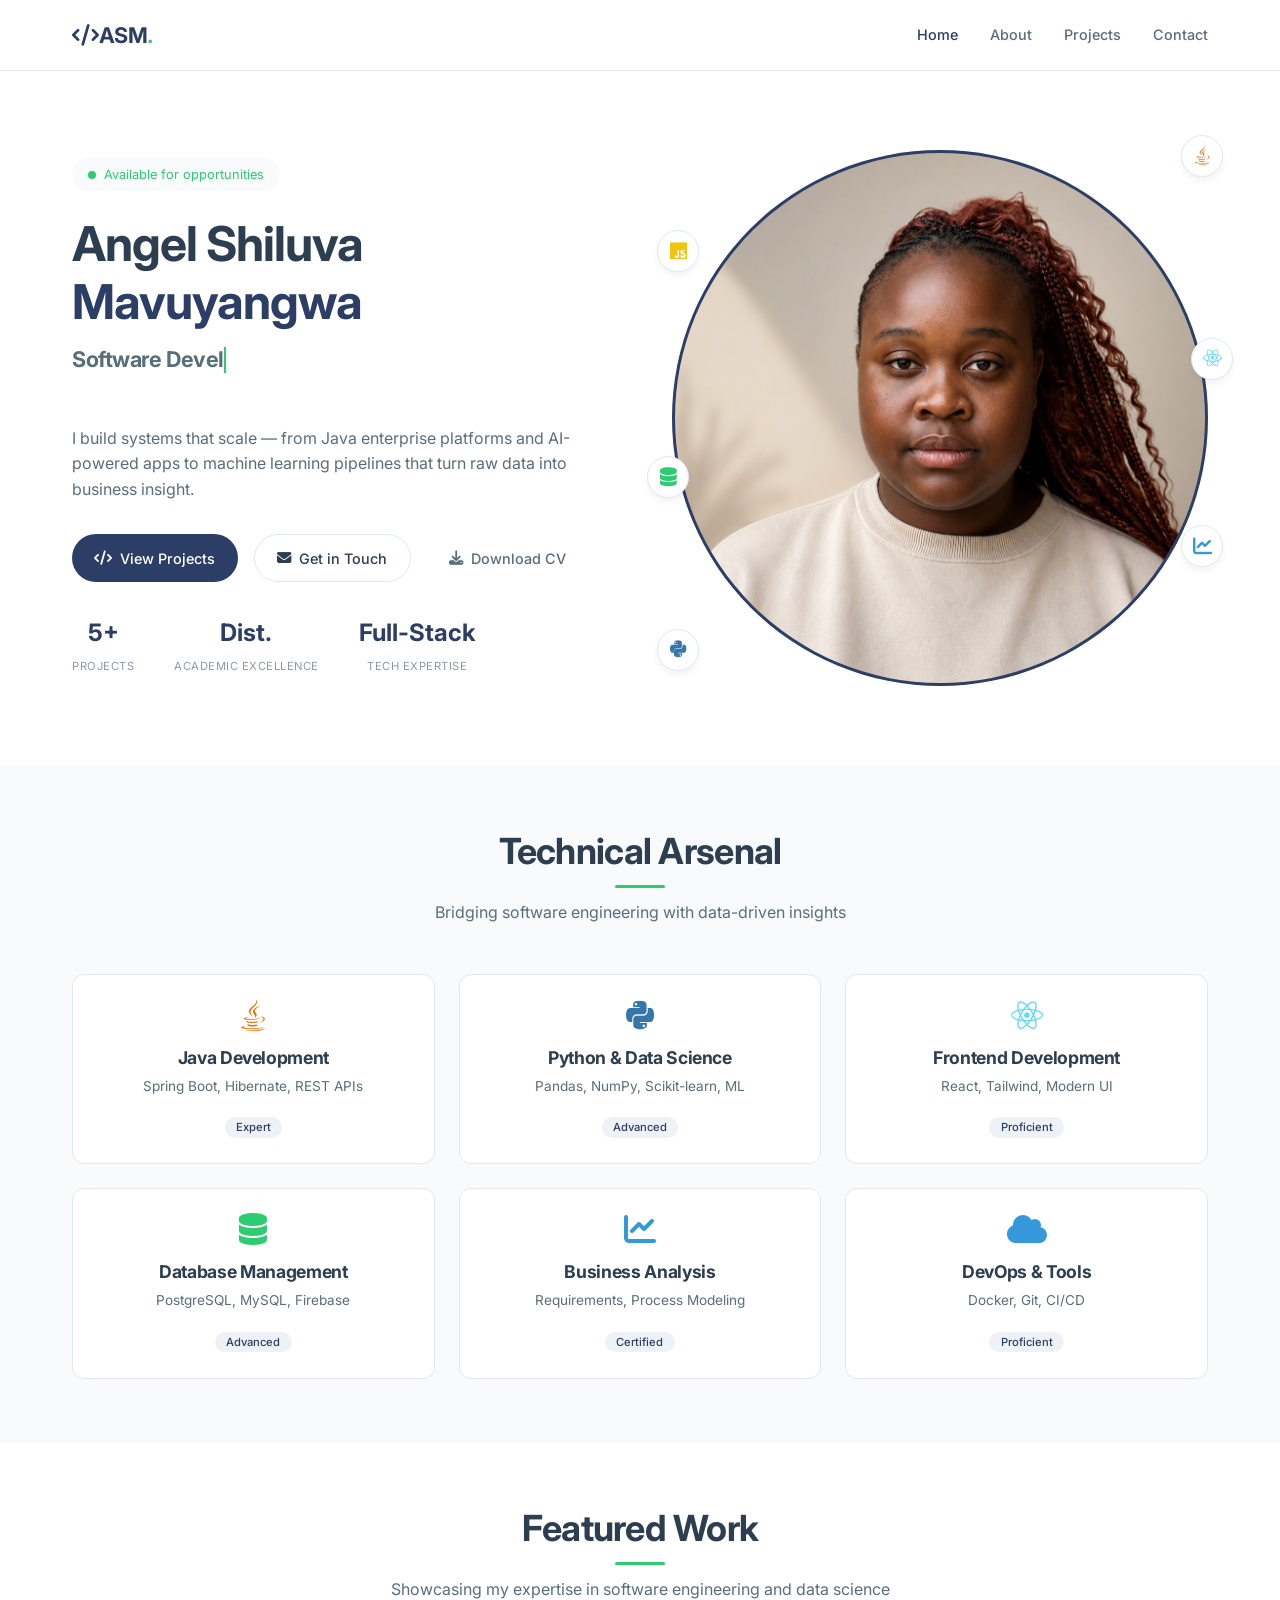
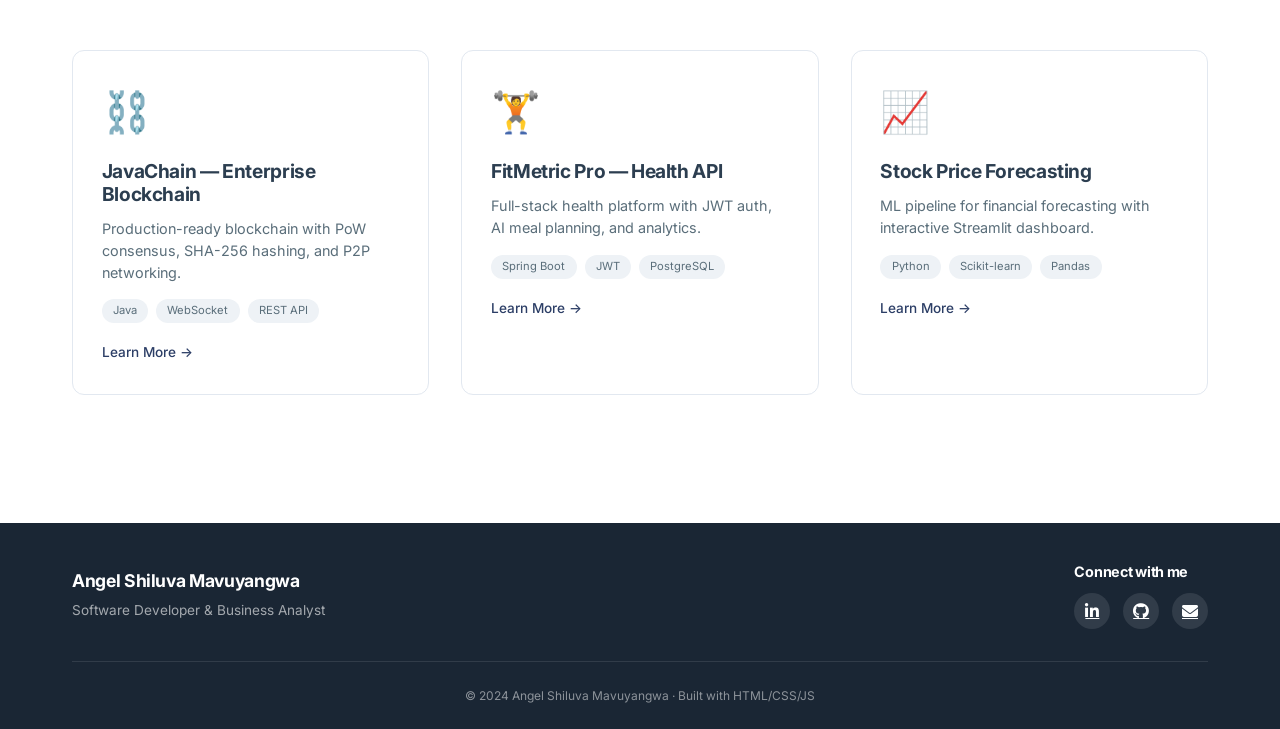
==== index.html @ 9b8389c6 "porfolio website" ====
<!DOCTYPE html>
<html lang="en">
<head>
    <meta charset="UTF-8">
    <meta name="viewport" content="width=device-width, initial-scale=1.0, user-scalable=yes">
    <title>Angel Shiluva Mavuyangwa | Software Developer & Business Analyst</title>
    <meta name="description" content="Angel Shiluva Mavuyangwa is a Software Developer and Business Analyst specializing in Java, Spring Boot, React, Data Science, and ML pipelines.">
    <meta name="robots" content="index,follow">
    <link rel="canonical" href="https://angelportfolio.co.za/">
    <link rel="icon" type="image/x-icon" href="#">
    <link rel="stylesheet" href="css/style.css">
    <link rel="stylesheet" href="https://cdnjs.cloudflare.com/ajax/libs/font-awesome/6.4.0/css/all.min.css">
    <link href="https://fonts.googleapis.com/css2?family=Inter:wght@300;400;500;600;700;800&display=swap" rel="stylesheet">
</head>
<body>
    <nav class="navbar">
        <div class="container">
            <a class="navbar-brand" href="index.html">
                <i class="fas fa-code"></i>ASM<span class="dot">.</span>
            </a>
            <div class="navbar-links">
                <a class="nav-link active" href="index.html">Home</a>
                <a class="nav-link" href="about.html">About</a>
                <a class="nav-link" href="projects.html">Projects</a>
                <a class="nav-link" href="contact.html">Contact</a>
            </div>
            <button class="hamburger" id="hamburger" type="button" aria-label="Open navigation">
                <span></span><span></span><span></span>
            </button>
        </div>
    </nav>

    <section class="hero-section">
        <div class="container">
            <div class="hero-content">
                <div class="hero-text">
                    <div class="availability-badge">
                        <span class="status-dot"></span>
                        Available for opportunities
                    </div>
                    <h1 class="hero-title">Angel Shiluva <span class="gradient-text">Mavuyangwa</span></h1>
                    <div class="typewriter-container">
                        <h2 class="hero-subtitle" id="typewriter">Software Developer</h2>
                    </div>
                    <p class="hero-description">
                        I build systems that scale — from Java enterprise platforms and AI-powered apps to machine learning pipelines that turn raw data into business insight.
                    </p>
                    <div class="hero-buttons">
                        <a href="projects.html" class="btn btn-primary"><i class="fas fa-code"></i>View Projects</a>
                        <a href="contact.html" class="btn btn-outline"><i class="fas fa-envelope"></i>Get in Touch</a>
                        <a href="#" class="btn btn-ghost download-cv-btn"><i class="fas fa-download"></i>Download CV</a>
                    </div>
                    <div class="hero-stats">
                        <div class="stat"><span class="stat-number">5+</span><span class="stat-label">Projects</span></div>
                        <div class="stat"><span class="stat-number">Dist.</span><span class="stat-label">Academic Excellence</span></div>
                        <div class="stat"><span class="stat-number">Full-Stack</span><span class="stat-label">Tech Expertise</span></div>
                    </div>
                </div>
                <div class="hero-image">
                    <div class="profile-img-container">
                        <div class="profile-img">
                            <img src="images/profile.png" alt="Angel Shiluva Mavuyangwa">
                        </div>
                        <div class="floating-elements">
                            <div class="floating-element element-1"><i class="fab fa-java"></i></div>
                            <div class="floating-element element-2"><i class="fab fa-python"></i></div>
                            <div class="floating-element element-3"><i class="fab fa-react"></i></div>
                            <div class="floating-element element-4"><i class="fas fa-database"></i></div>
                            <div class="floating-element element-5"><i class="fas fa-chart-line"></i></div>
                            <div class="floating-element element-6"><i class="fab fa-js"></i></div>
                        </div>
                    </div>
                </div>
            </div>
        </div>
    </section>

    <section class="skills-preview">
        <div class="container">
            <div class="section-header">
                <h2>Technical Arsenal</h2>
                <p>Bridging software engineering with data-driven insights</p>
            </div>
            <div class="skills-grid">
                <div class="skill-preview"><i class="fab fa-java"></i><h3>Java Development</h3><p>Spring Boot, Hibernate, REST APIs</p><span class="skill-tag">Expert</span></div>
                <div class="skill-preview"><i class="fab fa-python"></i><h3>Python & Data Science</h3><p>Pandas, NumPy, Scikit-learn, ML</p><span class="skill-tag">Advanced</span></div>
                <div class="skill-preview"><i class="fab fa-react"></i><h3>Frontend Development</h3><p>React, Tailwind, Modern UI</p><span class="skill-tag">Proficient</span></div>
                <div class="skill-preview"><i class="fas fa-database"></i><h3>Database Management</h3><p>PostgreSQL, MySQL, Firebase</p><span class="skill-tag">Advanced</span></div>
                <div class="skill-preview"><i class="fas fa-chart-line"></i><h3>Business Analysis</h3><p>Requirements, Process Modeling</p><span class="skill-tag">Certified</span></div>
                <div class="skill-preview"><i class="fas fa-cloud"></i><h3>DevOps & Tools</h3><p>Docker, Git, CI/CD</p><span class="skill-tag">Proficient</span></div>
            </div>
        </div>
    </section>

    <section class="featured-projects">
        <div class="container">
            <div class="section-header">
                <h2>Featured Work</h2>
                <p>Showcasing my expertise in software engineering and data science</p>
            </div>
            <div class="featured-grid">
                <div class="featured-card">
                    <div class="featured-icon">⛓️</div>
                    <h3>JavaChain — Enterprise Blockchain</h3>
                    <p>Production-ready blockchain with PoW consensus, SHA-256 hashing, and P2P networking.</p>
                    <div class="tech-tags"><span>Java</span><span>WebSocket</span><span>REST API</span></div>
                    <a href="projects.html" class="featured-link">Learn More →</a>
                </div>
                <div class="featured-card">
                    <div class="featured-icon">🏋️</div>
                    <h3>FitMetric Pro — Health API</h3>
                    <p>Full-stack health platform with JWT auth, AI meal planning, and analytics.</p>
                    <div class="tech-tags"><span>Spring Boot</span><span>JWT</span><span>PostgreSQL</span></div>
                    <a href="projects.html" class="featured-link">Learn More →</a>
                </div>
                <div class="featured-card">
                    <div class="featured-icon">📈</div>
                    <h3>Stock Price Forecasting</h3>
                    <p>ML pipeline for financial forecasting with interactive Streamlit dashboard.</p>
                    <div class="tech-tags"><span>Python</span><span>Scikit-learn</span><span>Pandas</span></div>
                    <a href="projects.html" class="featured-link">Learn More →</a>
                </div>
            </div>
        </div>
    </section>

    <!-- CV Selection Modal -->
    <div id="cvModal" class="cv-modal">
        <div class="cv-modal-content">
            <div class="cv-modal-header">
                <h3><i class="fas fa-download"></i> Select Your CV</h3>
                <button class="cv-modal-close" id="closeModalBtn">&times;</button>
            </div>
            <div class="cv-modal-body">
                <p>Choose the CV that matches the role you're interested in:</p>
                <div class="cv-options">
                    <button class="cv-option-btn" data-cv="business-analyst">
                        <i class="fas fa-chart-line"></i>
                        <div class="cv-option-content">
                            <h4>Business Analyst CV</h4>
                            <p>Requirements gathering, process modeling, stakeholder management, Agile methodologies</p>
                            <span class="cv-badge">📋 Recommended for BA roles</span>
                        </div>
                        <i class="fas fa-chevron-right"></i>
                    </button>
                    <button class="cv-option-btn" data-cv="software-dev">
                        <i class="fas fa-code"></i>
                        <div class="cv-option-content">
                            <h4>Software Developer CV</h4>
                            <p>Java, Spring Boot, React, REST APIs, Full-stack development, OOP</p>
                            <span class="cv-badge">💻 Recommended for Dev roles</span>
                        </div>
                        <i class="fas fa-chevron-right"></i>
                    </button>
                    <button class="cv-option-btn" data-cv="data-science">
                        <i class="fas fa-robot"></i>
                        <div class="cv-option-content">
                            <h4>Data Science CV</h4>
                            <p>Python, Machine Learning, Pandas, Scikit-learn, Data visualization, Analytics</p>
                            <span class="cv-badge">📊 Recommended for DS roles</span>
                        </div>
                        <i class="fas fa-chevron-right"></i>
                    </button>
                </div>
            </div>
        </div>
    </div>

    <footer>
        <div class="container">
            <div class="footer-content">
                <div class="footer-info">
                    <h3>Angel Shiluva Mavuyangwa</h3>
                    <p>Software Developer & Business Analyst</p>
                </div>
                <div class="footer-social">
                    <h3>Connect with me</h3>
                    <div class="social-icons">
                        <a href="https://www.linkedin.com/in/angel-shiluva-mavuyangwa/" target="_blank" class="social-icon"><i class="fab fa-linkedin-in"></i></a>
                        <a href="https://github.com/Mavuyangwa-Angel" target="_blank" class="social-icon"><i class="fab fa-github"></i></a>
                        <a href="mailto:angel.shiluva@email.com" class="social-icon"><i class="fas fa-envelope"></i></a>
                    </div>
                </div>
            </div>
            <div class="footer-bottom">
                <p>&copy; 2024 Angel Shiluva Mavuyangwa · Built with HTML/CSS/JS</p>
            </div>
        </div>
    </footer>

    <script src="js/script.js"></script>
</body>
</html>
---- css/style.css ----
/* ========================================
   CSS VARIABLES - CLEAN MODERN PROFESSIONAL
   Slate Blue + Emerald Green
   ======================================== */
:root {
    /* Primary - Slate Blue (Trustworthy, Calm, Professional) */
    --primary: #2c3e66;
    --primary-dark: #1e2a4a;
    --primary-light: #4a6a8a;
    --primary-glow: rgba(44, 62, 102, 0.1);
    
    /* Secondary - Emerald Green (Growth, Fresh, Success) */
    --secondary: #2ecc71;
    --secondary-dark: #27ae60;
    --secondary-light: #54d98c;
    --secondary-glow: rgba(46, 204, 113, 0.15);
    
    /* Accent - Soft Blue */
    --accent: #3498db;
    --accent-dark: #2980b9;
    --accent-light: #5dade2;
    
    /* Gradients - Clean & Modern */
    --gradient-primary: linear-gradient(135deg, #2c3e66, #34495e);
    --gradient-secondary: linear-gradient(135deg, #2ecc71, #27ae60);
    --gradient-accent: linear-gradient(135deg, #3498db, #2980b9);
    
    /* Text Colors */
    --text-primary: #2c3e50;
    --text-secondary: #5a6e7a;
    --text-muted: #8a9aaa;
    --text-light: #ffffff;
    
    /* Background Colors */
    --bg-primary: #ffffff;
    --bg-secondary: #f8fafc;
    --bg-tertiary: #eef2f6;
    --card-bg: #ffffff;
    --card-bg-rgb: 255, 255, 255;
    --footer-bg: #1a2634;
    --border-color: #e2e8f0;
    --border-light: #eef2f6;
    
    /* Shadows */
    --shadow-sm: 0 1px 2px rgba(0, 0, 0, 0.03);
    --shadow-md: 0 4px 6px rgba(0, 0, 0, 0.05);
    --shadow-lg: 0 10px 20px rgba(0, 0, 0, 0.08);
    --shadow-xl: 0 20px 30px rgba(0, 0, 0, 0.1);
    --shadow-primary: 0 10px 25px rgba(44, 62, 102, 0.12);
    --shadow-secondary: 0 10px 25px rgba(46, 204, 113, 0.15);
    
    /* Border Radius */
    --radius-sm: 0.375rem;
    --radius: 0.5rem;
    --radius-lg: 0.75rem;
    --radius-xl: 1rem;
    --radius-2xl: 1.25rem;
    --radius-full: 9999px;
    
    --navbar-height: 70px;
}

/* Dark Mode - Sleek Dark Theme */
@media (prefers-color-scheme: dark) {
    :root {
        --primary: #4a7c9c;
        --primary-dark: #3a6080;
        --primary-light: #6a9cb8;
        
        --secondary: #2ecc71;
        --secondary-dark: #27ae60;
        --secondary-light: #54d98c;
        
        --text-primary: #f1f5f9;
        --text-secondary: #cbd5e1;
        --text-muted: #94a3b8;
        
        --bg-primary: #0f172a;
        --bg-secondary: #1e293b;
        --bg-tertiary: #334155;
        --card-bg: #1e293b;
        --card-bg-rgb: 30, 41, 59;
        --footer-bg: #0f172a;
        --border-color: #334155;
        --border-light: #1e293b;
    }
}

/* ========================================
   BASE STYLES
   ======================================== */
* {
    margin: 0;
    padding: 0;
    box-sizing: border-box;
}

html {
    scroll-behavior: smooth;
}

body {
    font-family: 'Inter', -apple-system, BlinkMacSystemFont, sans-serif;
    background-color: var(--bg-primary);
    color: var(--text-primary);
    line-height: 1.6;
    padding-top: var(--navbar-height);
}

.container {
    max-width: 1200px;
    margin: 0 auto;
    padding: 0 2rem;
}

/* ========================================
   TYPOGRAPHY
   ======================================== */
h1, h2, h3, h4 {
    font-weight: 700;
    line-height: 1.2;
    letter-spacing: -0.02em;
}

.gradient-text {
    color: var(--primary);
}

.section-header {
    text-align: center;
    margin-bottom: 3rem;
}

.section-header h2 {
    font-size: 2.25rem;
    margin-bottom: 0.75rem;
    color: var(--text-primary);
}

.section-header h2::after {
    content: '';
    display: block;
    width: 50px;
    height: 3px;
    background: var(--secondary);
    margin: 0.75rem auto 0;
    border-radius: var(--radius-full);
}

.section-header p {
    color: var(--text-secondary);
    max-width: 600px;
    margin: 0 auto;
    font-size: 1rem;
}

/* ========================================
   NAVBAR - MINIMAL
   ======================================== */
.navbar {
    position: fixed;
    top: 0;
    left: 0;
    right: 0;
    background: rgba(var(--card-bg-rgb), 0.98);
    backdrop-filter: blur(10px);
    border-bottom: 1px solid var(--border-color);
    z-index: 1000;
    min-height: var(--navbar-height);
}

.navbar .container {
    display: flex;
    justify-content: space-between;
    align-items: center;
    min-height: var(--navbar-height);
}

.navbar-brand {
    font-size: 1.35rem;
    font-weight: 700;
    color: var(--primary);
    text-decoration: none;
    letter-spacing: -0.02em;
}

.navbar-brand .dot {
    color: var(--secondary);
}

.navbar-links {
    display: flex;
    gap: 2rem;
}

.nav-link {
    color: var(--text-secondary);
    text-decoration: none;
    font-weight: 500;
    font-size: 0.9rem;
    transition: color 0.2s ease;
}

.nav-link:hover,
.nav-link.active {
    color: var(--primary);
}

.hamburger {
    display: none;
    flex-direction: column;
    background: transparent;
    border: none;
    cursor: pointer;
    padding: 0.5rem;
}

.hamburger span {
    width: 22px;
    height: 2px;
    background: var(--text-primary);
    margin: 2.5px 0;
    transition: 0.2s;
    border-radius: 2px;
}

/* ========================================
   BUTTONS - CLEAN
   ======================================== */
.btn {
    display: inline-flex;
    align-items: center;
    gap: 0.5rem;
    padding: 0.7rem 1.4rem;
    border-radius: var(--radius-full);
    font-weight: 500;
    font-size: 0.9rem;
    text-decoration: none;
    transition: all 0.2s ease;
    cursor: pointer;
    border: none;
}

.btn-primary {
    background: var(--primary);
    color: white;
}

.btn-primary:hover {
    background: var(--primary-dark);
    transform: translateY(-1px);
}

.btn-outline {
    border: 1px solid var(--border-color);
    color: var(--text-primary);
    background: transparent;
}

.btn-outline:hover {
    border-color: var(--primary);
    color: var(--primary);
}

.btn-ghost {
    color: var(--text-secondary);
    background: transparent;
}

.btn-ghost:hover {
    color: var(--primary);
}

/* ========================================
   HERO SECTION - CLEAN
   ======================================== */
.hero-section {
    padding: 5rem 0;
}

.hero-content {
    display: grid;
    grid-template-columns: 1fr 1fr;
    gap: 4rem;
    align-items: center;
}

.availability-badge {
    display: inline-flex;
    align-items: center;
    gap: 0.5rem;
    background: var(--bg-secondary);
    padding: 0.4rem 1rem;
    border-radius: var(--radius-full);
    font-size: 0.8rem;
    color: var(--secondary);
    margin-bottom: 1.5rem;
    width: fit-content;
}

.status-dot {
    width: 8px;
    height: 8px;
    background: var(--secondary);
    border-radius: 50%;
    animation: pulse 2s infinite;
}

@keyframes pulse {
    0%, 100% { opacity: 1; }
    50% { opacity: 0.5; }
}

.hero-title {
    font-size: 3rem;
    margin-bottom: 1rem;
    color: var(--text-primary);
    line-height: 1.2;
}

.typewriter-container {
    height: 55px;
    margin-bottom: 1.5rem;
}

.hero-subtitle {
    font-size: 1.35rem;
    color: var(--text-secondary);
    border-right: 2px solid var(--secondary);
    display: inline-block;
    white-space: nowrap;
    overflow: hidden;
    animation: blink 0.75s step-end infinite;
}

@keyframes blink {
    from, to { border-color: transparent; }
    50% { border-color: var(--secondary); }
}

.hero-description {
    color: var(--text-secondary);
    margin-bottom: 2rem;
    font-size: 1rem;
    max-width: 500px;
    line-height: 1.6;
}

.hero-buttons {
    display: flex;
    gap: 1rem;
    margin-bottom: 2rem;
    flex-wrap: wrap;
}

.hero-stats {
    display: flex;
    gap: 2.5rem;
}

.stat {
    text-align: center;
}

.stat-number {
    display: block;
    font-size: 1.5rem;
    font-weight: 700;
    color: var(--primary);
}

.stat-label {
    font-size: 0.7rem;
    color: var(--text-muted);
    text-transform: uppercase;
    letter-spacing: 0.5px;
}

/* Profile Image */
.profile-img-container {
    position: relative;
}

.profile-img {
    width: 100%;
    aspect-ratio: 1;
    border-radius: 50%;
    overflow: hidden;
    background: var(--primary);
    padding: 3px;
}

.profile-img img {
    width: 100%;
    height: 100%;
    object-fit: cover;
    border-radius: 50%;
}

.floating-elements {
    position: absolute;
    inset: 0;
    pointer-events: none;
}

.floating-element {
    position: absolute;
    width: 42px;
    height: 42px;
    background: var(--card-bg);
    border-radius: 50%;
    display: flex;
    align-items: center;
    justify-content: center;
    font-size: 1.2rem;
    box-shadow: var(--shadow-md);
    border: 1px solid var(--border-color);
    animation: float 4s ease-in-out infinite;
}

.floating-element .fa-java { color: #e76f00; }
.floating-element .fa-python { color: #3776ab; }
.floating-element .fa-react { color: #61dafb; }
.floating-element .fa-database { color: #2ecc71; }
.floating-element .fa-chart-line { color: #3498db; }
.floating-element .fa-js { color: #f1c40f; }

@keyframes float {
    0%, 100% { transform: translateY(0); }
    50% { transform: translateY(-8px); }
}

.element-1 { top: -15px; right: -15px; animation-delay: 0s; }
.element-2 { bottom: 15px; left: -15px; animation-delay: 0.5s; }
.element-3 { top: 35%; right: -25px; animation-delay: 1s; }
.element-4 { bottom: 35%; left: -25px; animation-delay: 1.5s; }
.element-5 { top: 70%; right: -15px; animation-delay: 2s; }
.element-6 { top: 15%; left: -15px; animation-delay: 2.5s; }

/* ========================================
   SKILLS PREVIEW - CLEAN
   ======================================== */
.skills-preview {
    padding: 4rem 0;
    background: var(--bg-secondary);
}

.skills-grid {
    display: grid;
    grid-template-columns: repeat(auto-fit, minmax(280px, 1fr));
    gap: 1.5rem;
}

.skill-preview {
    background: var(--card-bg);
    padding: 1.5rem;
    border-radius: var(--radius-lg);
    text-align: center;
    transition: all 0.2s ease;
    border: 1px solid var(--border-color);
}

.skill-preview:hover {
    transform: translateY(-2px);
    box-shadow: var(--shadow-md);
    border-color: var(--primary-light);
}

.skill-preview i {
    font-size: 2rem;
    margin-bottom: 1rem;
}

.skill-preview .fa-java { color: #e76f00; }
.skill-preview .fa-python { color: #3776ab; }
.skill-preview .fa-react { color: #61dafb; }
.skill-preview .fa-database { color: #2ecc71; }
.skill-preview .fa-chart-line { color: #3498db; }
.skill-preview .fa-cloud { color: #3498db; }

.skill-preview h3 {
    font-size: 1.1rem;
    margin-bottom: 0.5rem;
}

.skill-preview p {
    color: var(--text-secondary);
    font-size: 0.85rem;
    margin-bottom: 1rem;
}

.skill-tag {
    background: var(--bg-tertiary);
    padding: 0.2rem 0.7rem;
    border-radius: var(--radius-full);
    font-size: 0.7rem;
    font-weight: 500;
    color: var(--primary);
}

/* ========================================
   FEATURED PROJECTS
   ======================================== */
.featured-projects {
    padding: 4rem 0;
}

.featured-grid {
    display: grid;
    grid-template-columns: repeat(auto-fit, minmax(320px, 1fr));
    gap: 2rem;
}

.featured-card {
    background: var(--card-bg);
    padding: 1.8rem;
    border-radius: var(--radius-lg);
    border: 1px solid var(--border-color);
    transition: all 0.2s ease;
}

.featured-card:hover {
    transform: translateY(-2px);
    box-shadow: var(--shadow-md);
    border-color: var(--primary-light);
}

.featured-icon {
    font-size: 2.5rem;
    margin-bottom: 1rem;
}

.featured-card h3 {
    font-size: 1.2rem;
    margin-bottom: 0.75rem;
}

.featured-card p {
    color: var(--text-secondary);
    margin-bottom: 1rem;
    font-size: 0.9rem;
    line-height: 1.5;
}

.tech-tags {
    display: flex;
    flex-wrap: wrap;
    gap: 0.5rem;
    margin-bottom: 1rem;
}

.tech-tags span {
    background: var(--bg-tertiary);
    padding: 0.2rem 0.7rem;
    border-radius: var(--radius-full);
    font-size: 0.7rem;
    color: var(--text-secondary);
}

.featured-link {
    color: var(--primary);
    text-decoration: none;
    font-weight: 500;
    font-size: 0.85rem;
    display: inline-flex;
    align-items: center;
    gap: 0.25rem;
}

.featured-link:hover {
    gap: 0.5rem;
    color: var(--secondary);
}

/* ========================================
   PAGE HERO
   ======================================== */
.page-hero {
    background: var(--primary);
    padding: 3rem 0;
    text-align: center;
    color: white;
}

.page-hero .hero-title {
    color: white;
    margin-bottom: 0.5rem;
    font-size: 2rem;
}

.page-hero .hero-subtitle {
    color: rgba(255, 255, 255, 0.9);
    font-size: 1rem;
}

/* ========================================
   ABOUT PAGE
   ======================================== */
.about-content {
    display: grid;
    grid-template-columns: 1fr 1.5fr;
    gap: 3rem;
    padding: 4rem 0;
}

.about-text p {
    color: var(--text-secondary);
    margin-bottom: 1rem;
    line-height: 1.6;
}

.resume-highlights {
    display: grid;
    grid-template-columns: repeat(3, 1fr);
    gap: 1rem;
    margin: 2rem 0;
}

.highlight-card {
    background: var(--bg-secondary);
    padding: 1rem;
    border-radius: var(--radius);
    text-align: center;
}

.highlight-icon i {
    font-size: 1.3rem;
    color: var(--primary);
    margin-bottom: 0.5rem;
}

.highlight-card h3 {
    font-size: 0.85rem;
    margin-bottom: 0.25rem;
}

.highlight-card p {
    font-size: 0.7rem;
    margin: 0;
}

/* Education Section */
.education-section {
    padding: 4rem 0;
    background: var(--bg-secondary);
}

.education-card {
    background: var(--card-bg);
    border-radius: var(--radius-lg);
    padding: 2rem;
    border: 1px solid var(--border-color);
}

.edu-header {
    display: flex;
    justify-content: space-between;
    align-items: flex-start;
    margin-bottom: 1.5rem;
    flex-wrap: wrap;
    gap: 1rem;
}

.edu-year {
    color: var(--secondary);
    font-size: 0.8rem;
    font-weight: 600;
    margin-bottom: 0.25rem;
}

.edu-institution {
    color: var(--text-secondary);
    font-size: 0.85rem;
}

.edu-status {
    background: rgba(46, 204, 113, 0.1);
    padding: 0.2rem 1rem;
    border-radius: var(--radius-full);
    font-size: 0.7rem;
    font-weight: 500;
    color: var(--secondary);
}

.edu-highlights {
    display: grid;
    grid-template-columns: repeat(auto-fit, minmax(260px, 1fr));
    gap: 0.75rem;
}

.highlight-item {
    display: flex;
    align-items: center;
    gap: 0.5rem;
    font-size: 0.85rem;
    color: var(--text-secondary);
}

.highlight-bullet {
    color: var(--secondary);
}

/* Skills Detailed */
.skills-detailed {
    padding: 4rem 0;
}

.skills-dashboard {
    max-width: 800px;
    margin: 0 auto;
}

.skill-group {
    background: var(--card-bg);
    border-radius: var(--radius);
    padding: 1.5rem;
    margin-bottom: 1.5rem;
    border: 1px solid var(--border-color);
}

.skill-group h4 {
    margin-bottom: 1rem;
    display: flex;
    align-items: center;
    gap: 0.5rem;
    font-size: 1rem;
    color: var(--primary);
}

.skill-bar-item {
    margin-bottom: 1rem;
}

.skill-info {
    display: flex;
    justify-content: space-between;
    font-size: 0.85rem;
    margin-bottom: 0.25rem;
}

.progress-bar {
    background: var(--bg-tertiary);
    height: 4px;
    border-radius: var(--radius-full);
    overflow: hidden;
}

.progress-fill {
    width: 0;
    height: 100%;
    background: var(--secondary);
    border-radius: var(--radius-full);
    transition: width 1s ease;
}

.skill-categories {
    display: grid;
    grid-template-columns: repeat(auto-fit, minmax(260px, 1fr));
    gap: 1.5rem;
    margin-top: 2rem;
}

.category-card {
    background: var(--card-bg);
    padding: 1.5rem;
    border-radius: var(--radius);
    border: 1px solid var(--border-color);
}

.category-card h4 {
    margin-bottom: 1rem;
    font-size: 1rem;
    color: var(--primary);
}

.category-tags {
    display: flex;
    flex-wrap: wrap;
    gap: 0.5rem;
}

.category-tags span {
    background: var(--bg-tertiary);
    padding: 0.2rem 0.7rem;
    border-radius: var(--radius-full);
    font-size: 0.75rem;
    color: var(--text-secondary);
}

/* ========================================
   PROJECTS PAGE
   ======================================== */
.filter-buttons {
    display: flex;
    justify-content: center;
    gap: 0.75rem;
    margin-bottom: 2.5rem;
    flex-wrap: wrap;
}

.filter-btn {
    padding: 0.4rem 1.2rem;
    border-radius: var(--radius-full);
    border: 1px solid var(--border-color);
    background: transparent;
    color: var(--text-secondary);
    cursor: pointer;
    transition: all 0.2s ease;
    font-size: 0.85rem;
}

.filter-btn.active,
.filter-btn:hover {
    background: var(--primary);
    color: white;
    border-color: var(--primary);
}

.projects-grid {
    display: grid;
    gap: 1.5rem;
}

.project-card {
    display: grid;
    grid-template-columns: 70px 1fr;
    gap: 1.5rem;
    background: var(--card-bg);
    border-radius: var(--radius-lg);
    padding: 1.5rem;
    border: 1px solid var(--border-color);
    transition: all 0.2s ease;
}

.project-card:hover {
    transform: translateY(-2px);
    box-shadow: var(--shadow-md);
}

.project-icon {
    font-size: 2.5rem;
    text-align: center;
}

.project-tag {
    display: inline-block;
    padding: 0.2rem 0.7rem;
    border-radius: var(--radius-full);
    font-size: 0.65rem;
    font-weight: 600;
    margin-bottom: 0.75rem;
}

.project-tag.blockchain { background: rgba(44, 62, 102, 0.1); color: #2c3e66; }
.project-tag.fullstack { background: rgba(46, 204, 113, 0.1); color: #27ae60; }
.project-tag.ml { background: rgba(46, 204, 113, 0.1); color: #27ae60; }
.project-tag.cv { background: rgba(52, 152, 219, 0.1); color: #2980b9; }
.project-tag.desktop { background: rgba(127, 140, 141, 0.1); color: #7f8c8d; }

.project-card h3 {
    font-size: 1.1rem;
    margin-bottom: 0.5rem;
}

.project-card p {
    color: var(--text-secondary);
    margin-bottom: 1rem;
    font-size: 0.85rem;
    line-height: 1.5;
}

.tech-stack {
    display: flex;
    flex-wrap: wrap;
    gap: 0.5rem;
    margin-bottom: 1rem;
}

.tech-stack span {
    background: var(--bg-tertiary);
    padding: 0.2rem 0.7rem;
    border-radius: var(--radius-full);
    font-size: 0.7rem;
    color: var(--text-secondary);
}

.project-link {
    color: var(--primary);
    text-decoration: none;
    font-weight: 500;
    font-size: 0.85rem;
    display: inline-flex;
    align-items: center;
    gap: 0.5rem;
}

.project-link:hover {
    color: var(--secondary);
}

/* ========================================
   CONTACT PAGE
   ======================================== */
.contact-wrapper {
    display: grid;
    grid-template-columns: 1fr 1.2fr;
    gap: 3rem;
    padding: 4rem 0;
}

.contact-details {
    margin: 2rem 0;
}

.contact-item {
    display: flex;
    gap: 1rem;
    margin-bottom: 1.5rem;
}

.contact-icon {
    width: 44px;
    height: 44px;
    background: var(--bg-secondary);
    border-radius: 50%;
    display: flex;
    align-items: center;
    justify-content: center;
    font-size: 1.1rem;
    color: var(--primary);
}

.contact-item h3 {
    font-size: 0.9rem;
    margin-bottom: 0.25rem;
}

.contact-item p {
    color: var(--text-secondary);
    font-size: 0.85rem;
}

.availability-card {
    display: flex;
    align-items: center;
    gap: 1rem;
    background: var(--bg-secondary);
    padding: 1rem;
    border-radius: var(--radius);
    margin-top: 2rem;
}

.availability-card i {
    font-size: 1.3rem;
    color: var(--secondary);
}

.availability-card h4 {
    font-size: 0.85rem;
    margin-bottom: 0.25rem;
}

.availability-card p {
    font-size: 0.75rem;
    color: var(--text-secondary);
}

.contact-form-container {
    background: var(--card-bg);
    padding: 2rem;
    border-radius: var(--radius-lg);
    border: 1px solid var(--border-color);
}

.contact-form-container h3 {
    margin-bottom: 1.5rem;
    font-size: 1.2rem;
}

.form-group {
    margin-bottom: 1rem;
}

.form-group label {
    display: block;
    margin-bottom: 0.4rem;
    font-weight: 500;
    font-size: 0.85rem;
}

.form-group input,
.form-group select,
.form-group textarea {
    width: 100%;
    padding: 0.7rem;
    border: 1px solid var(--border-color);
    border-radius: var(--radius);
    background: var(--bg-secondary);
    color: var(--text-primary);
    font-size: 0.9rem;
}

.form-group input:focus,
.form-group select:focus,
.form-group textarea:focus {
    outline: none;
    border-color: var(--primary);
}

.form-message {
    margin-top: 1rem;
    padding: 0.7rem;
    border-radius: var(--radius);
    text-align: center;
    font-size: 0.85rem;
}

.form-message.success {
    background: rgba(46, 204, 113, 0.1);
    color: var(--secondary);
}

.form-message.error {
    background: rgba(231, 76, 60, 0.1);
    color: #e74c3c;
}

/* ========================================
   FOOTER
   ======================================== */
footer {
    background: var(--footer-bg);
    padding: 2.5rem 0 1.5rem;
    margin-top: 4rem;
}

.footer-content {
    display: flex;
    justify-content: space-between;
    align-items: center;
    flex-wrap: wrap;
    gap: 2rem;
    margin-bottom: 2rem;
}

.footer-info h3 {
    margin-bottom: 0.5rem;
    font-size: 1.1rem;
    color: white;
}

.footer-info p {
    color: rgba(255, 255, 255, 0.6);
    font-size: 0.85rem;
}

.footer-social h3 {
    margin-bottom: 0.8rem;
    font-size: 0.9rem;
    color: white;
}

.social-icons {
    display: flex;
    gap: 0.8rem;
}

.social-icon {
    width: 36px;
    height: 36px;
    background: rgba(255, 255, 255, 0.1);
    border-radius: 50%;
    display: flex;
    align-items: center;
    justify-content: center;
    color: white;
    transition: all 0.2s ease;
}

.social-icon:hover {
    background: var(--secondary);
    transform: translateY(-2px);
}

.footer-bottom {
    text-align: center;
    padding-top: 1.5rem;
    border-top: 1px solid rgba(255, 255, 255, 0.1);
    color: rgba(255, 255, 255, 0.5);
    font-size: 0.75rem;
}

/* ========================================
   RESPONSIVE
   ======================================== */
@media (max-width: 968px) {
    .hero-content,
    .about-content,
    .contact-wrapper {
        grid-template-columns: 1fr;
        gap: 2rem;
    }
    
    .hero-image {
        order: -1;
        max-width: 320px;
        margin: 0 auto;
    }
    
    .hero-title {
        font-size: 2.2rem;
    }
    
    .typewriter-container {
        height: 48px;
    }
    
    .hero-subtitle {
        font-size: 1.1rem;
    }
}

@media (max-width: 768px) {
    :root {
        --navbar-height: 60px;
    }
    
    .container {
        padding: 0 1.25rem;
    }
    
    .hamburger {
        display: flex;
    }
    
    .navbar-links {
        position: fixed;
        top: var(--navbar-height);
        left: -100%;
        width: 250px;
        height: calc(100vh - var(--navbar-height));
        background: var(--card-bg);
        flex-direction: column;
        padding: 1.5rem;
        transition: left 0.2s ease;
        border-right: 1px solid var(--border-color);
        gap: 1rem;
    }
    
    .navbar-links.active {
        left: 0;
    }
    
    .project-card {
        grid-template-columns: 1fr;
        text-align: center;
    }
    
    .project-icon {
        text-align: center;
    }
    
    .resume-highlights {
        grid-template-columns: 1fr;
    }
    
    .footer-content {
        flex-direction: column;
        text-align: center;
    }
    
    .social-icons {
        justify-content: center;
    }
    
    .section-header h2 {
        font-size: 1.8rem;
    }
}

@media (max-width: 480px) {
    .hero-buttons {
        flex-direction: column;
    }
    
    .btn {
        width: 100%;
        justify-content: center;
    }
    
    .hero-stats {
        justify-content: center;
    }
    
    .featured-grid {
        grid-template-columns: 1fr;
    }
    
    .floating-elements {
        display: none;
    }
}
/* ========================================
   CV MODAL STYLES
   ======================================== */
.cv-modal {
    display: none;
    position: fixed;
    top: 0;
    left: 0;
    width: 100%;
    height: 100%;
    background: rgba(0, 0, 0, 0.7);
    backdrop-filter: blur(4px);
    z-index: 10000;
    align-items: center;
    justify-content: center;
}

.cv-modal.show {
    display: flex;
    animation: modalFadeIn 0.3s ease;
}

@keyframes modalFadeIn {
    from { opacity: 0; }
    to { opacity: 1; }
}

.cv-modal-content {
    background: var(--card-bg);
    border-radius: var(--radius-xl);
    max-width: 600px;
    width: 90%;
    box-shadow: var(--shadow-xl);
    border: 1px solid var(--border-color);
    animation: modalSlideUp 0.3s ease;
}

@keyframes modalSlideUp {
    from {
        transform: translateY(50px);
        opacity: 0;
    }
    to {
        transform: translateY(0);
        opacity: 1;
    }
}

.cv-modal-header {
    display: flex;
    justify-content: space-between;
    align-items: center;
    padding: 1.5rem 1.5rem 0.75rem 1.5rem;
    border-bottom: 1px solid var(--border-color);
}

.cv-modal-header h3 {
    font-size: 1.3rem;
    font-weight: 600;
    color: var(--text-primary);
}

.cv-modal-header h3 i {
    color: var(--secondary);
    margin-right: 0.5rem;
}

.cv-modal-close {
    background: var(--bg-tertiary);
    border: none;
    font-size: 1.5rem;
    cursor: pointer;
    color: var(--text-secondary);
    width: 32px;
    height: 32px;
    border-radius: 50%;
    display: flex;
    align-items: center;
    justify-content: center;
    transition: all 0.2s ease;
}

.cv-modal-close:hover {
    background: #e74c3c;
    color: white;
}

.cv-modal-body {
    padding: 1.5rem;
}

.cv-modal-body > p {
    color: var(--text-secondary);
    margin-bottom: 1.5rem;
    font-size: 0.9rem;
}

.cv-options {
    display: flex;
    flex-direction: column;
    gap: 1rem;
}

.cv-option-btn {
    display: flex;
    align-items: center;
    gap: 1rem;
    padding: 1.25rem;
    background: var(--bg-secondary);
    border: 1px solid var(--border-color);
    border-radius: var(--radius-lg);
    cursor: pointer;
    transition: all 0.25s ease;
    text-align: left;
    width: 100%;
}

.cv-option-btn:hover {
    transform: translateX(5px);
    border-color: var(--primary);
    background: var(--card-bg);
    box-shadow: var(--shadow-md);
}

.cv-option-btn i:first-child {
    font-size: 2rem;
    flex-shrink: 0;
}

.cv-option-btn .fa-chart-line { color: #3498db; }
.cv-option-btn .fa-code { color: #2ecc71; }
.cv-option-btn .fa-robot { color: #9b59b6; }

.cv-option-content {
    flex: 1;
}

.cv-option-content h4 {
    font-size: 1rem;
    margin-bottom: 0.25rem;
    color: var(--text-primary);
}

.cv-option-content p {
    font-size: 0.8rem;
    color: var(--text-secondary);
    margin-bottom: 0.5rem;
    line-height: 1.4;
}

.cv-badge {
    display: inline-block;
    font-size: 0.7rem;
    padding: 0.2rem 0.6rem;
    background: rgba(46, 204, 113, 0.1);
    color: var(--secondary);
    border-radius: var(--radius-full);
}

.cv-option-btn i:last-child {
    color: var(--text-muted);
    font-size: 0.9rem;
    transition: transform 0.2s ease;
}

.cv-option-btn:hover i:last-child {
    transform: translateX(3px);
    color: var(--primary);
}

/* Download Notification */
.download-notification {
    position: fixed;
    bottom: 20px;
    right: 20px;
    background: var(--secondary);
    color: white;
    padding: 12px 20px;
    border-radius: 8px;
    display: flex;
    align-items: center;
    gap: 10px;
    z-index: 10001;
    animation: slideInRight 0.3s ease;
    font-size: 14px;
    font-weight: 500;
    box-shadow: 0 4px 12px rgba(0,0,0,0.15);
}

@keyframes slideInRight {
    from {
        transform: translateX(100%);
        opacity: 0;
    }
    to {
        transform: translateX(0);
        opacity: 1;
    }
}

@keyframes slideOutRight {
    from {
        transform: translateX(0);
        opacity: 1;
    }
    to {
        transform: translateX(100%);
        opacity: 0;
    }
}

/* Responsive Modal */
@media (max-width: 640px) {
    .cv-modal-content {
        width: 95%;
        margin: 1rem;
    }
    
    .cv-option-btn {
        padding: 1rem;
    }
    
    .cv-option-btn i:first-child {
        font-size: 1.5rem;
    }
    
    .cv-option-content h4 {
        font-size: 0.9rem;
    }
    
    .cv-option-content p {
        font-size: 0.7rem;
    }
}
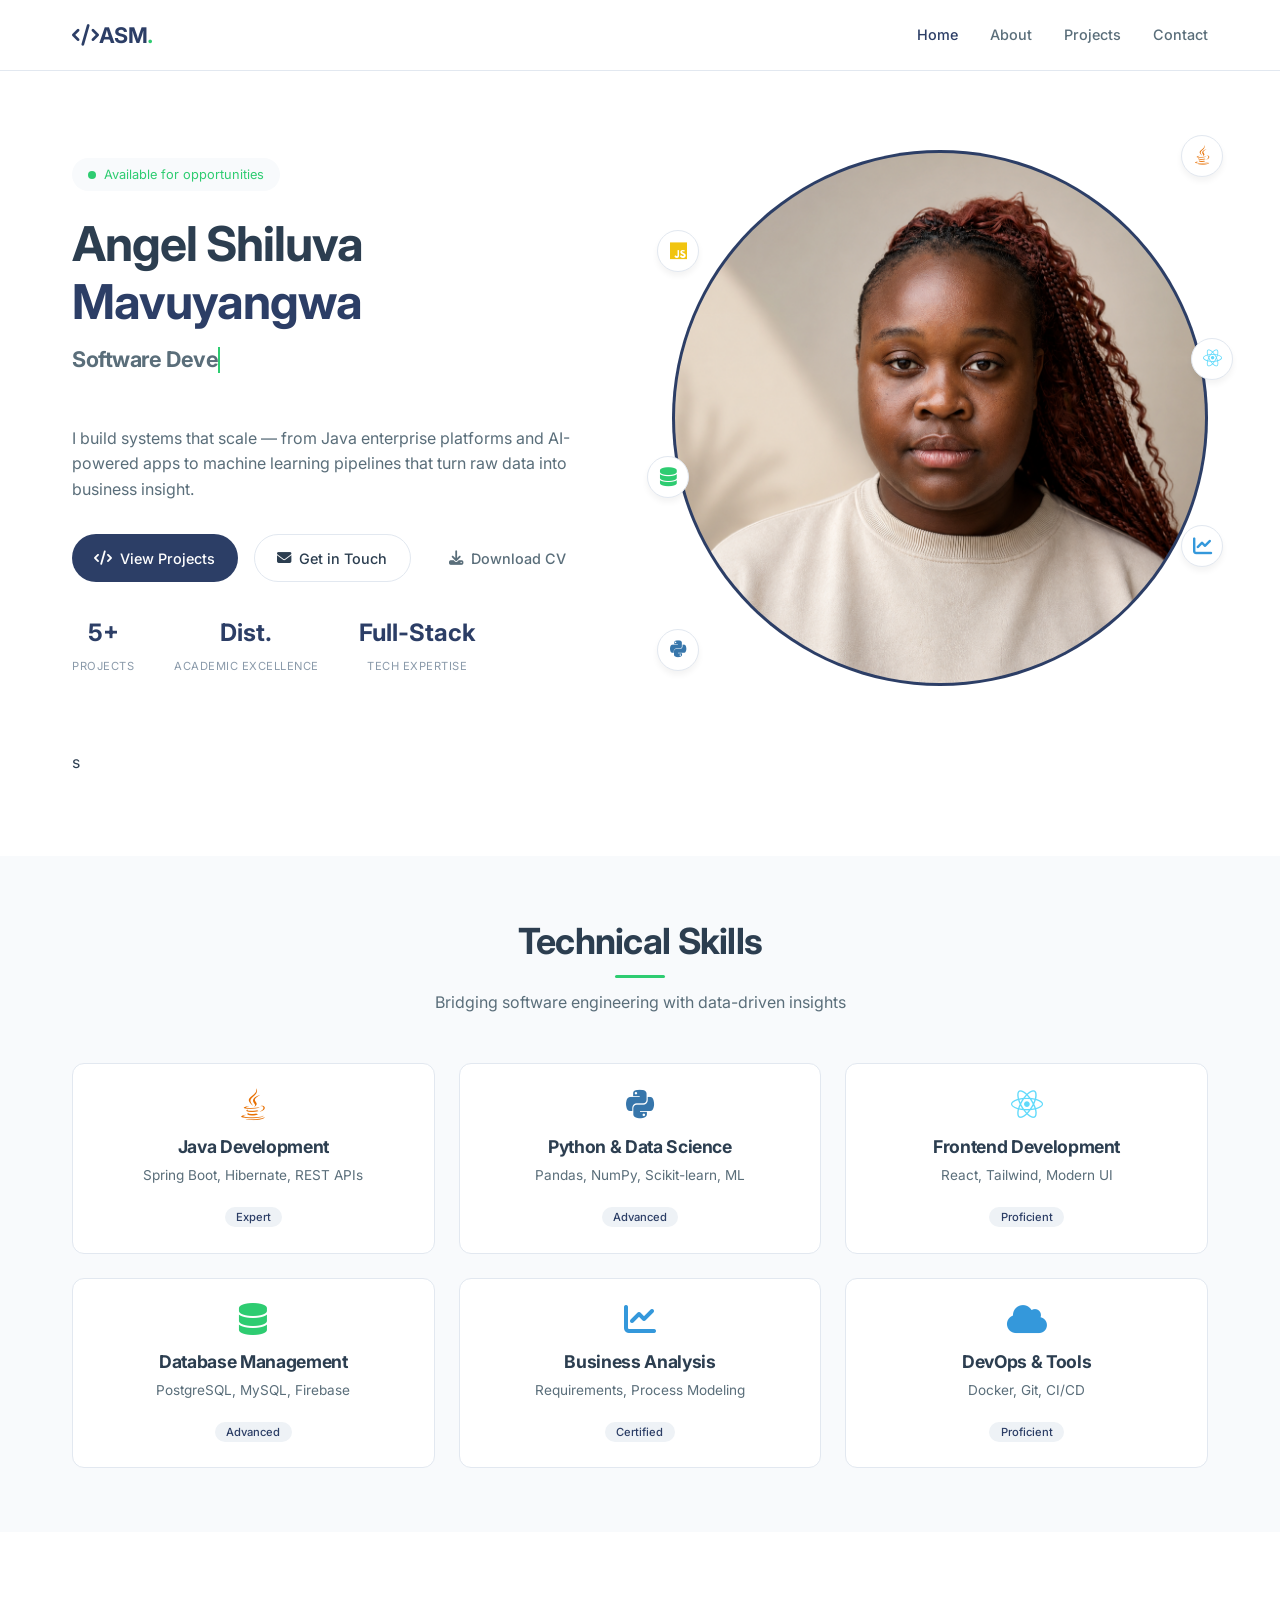
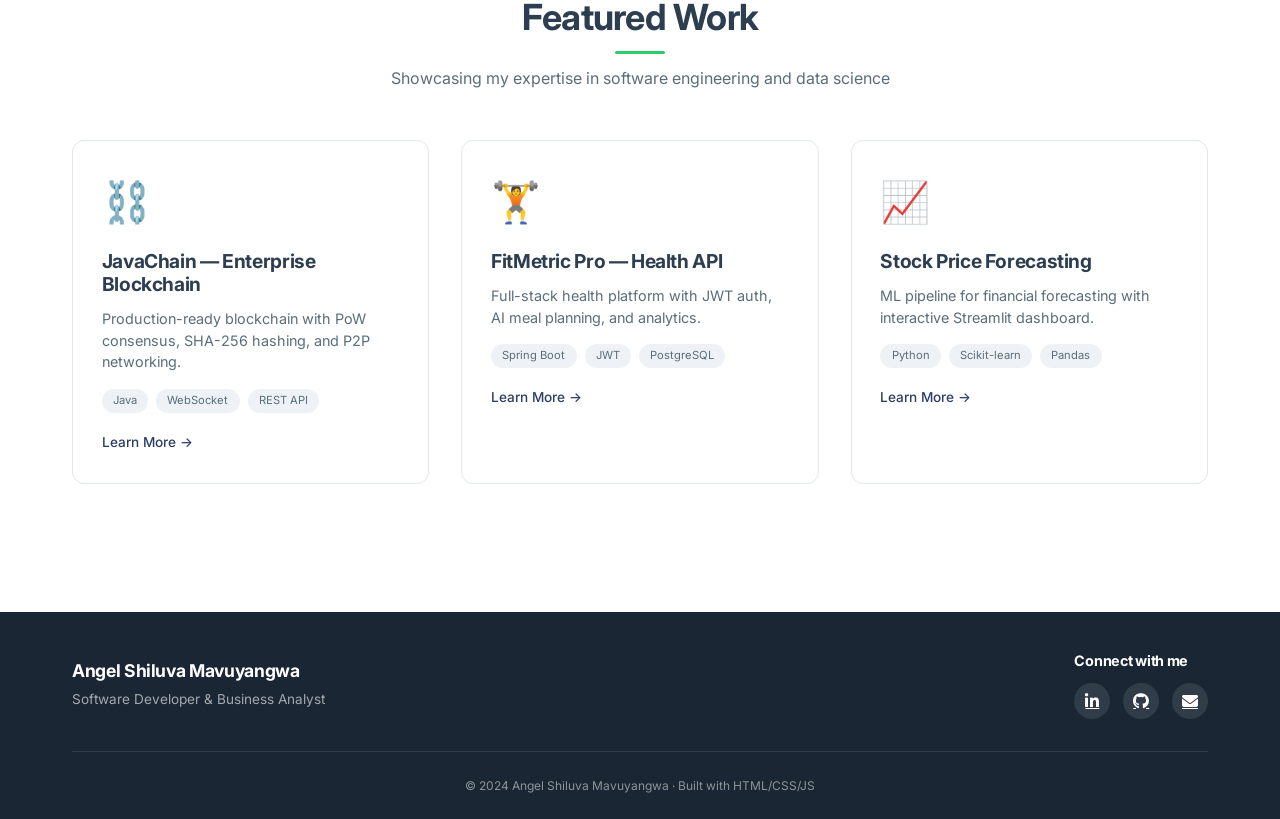
==== commit 8fa93ee0: "updated home page" ====
--- a/index.html
+++ b/index.html
@@ -70,7 +70,7 @@
                             <div class="floating-element element-6"><i class="fab fa-js"></i></div>
                         </div>
                     </div>
-                </div>
+                </div>s
             </div>
         </div>
     </section>
@@ -78,7 +78,7 @@
     <section class="skills-preview">
         <div class="container">
             <div class="section-header">
-                <h2>Technical Arsenal</h2>
+                <h2>Technical Skills</h2>
                 <p>Bridging software engineering with data-driven insights</p>
             </div>
             <div class="skills-grid">
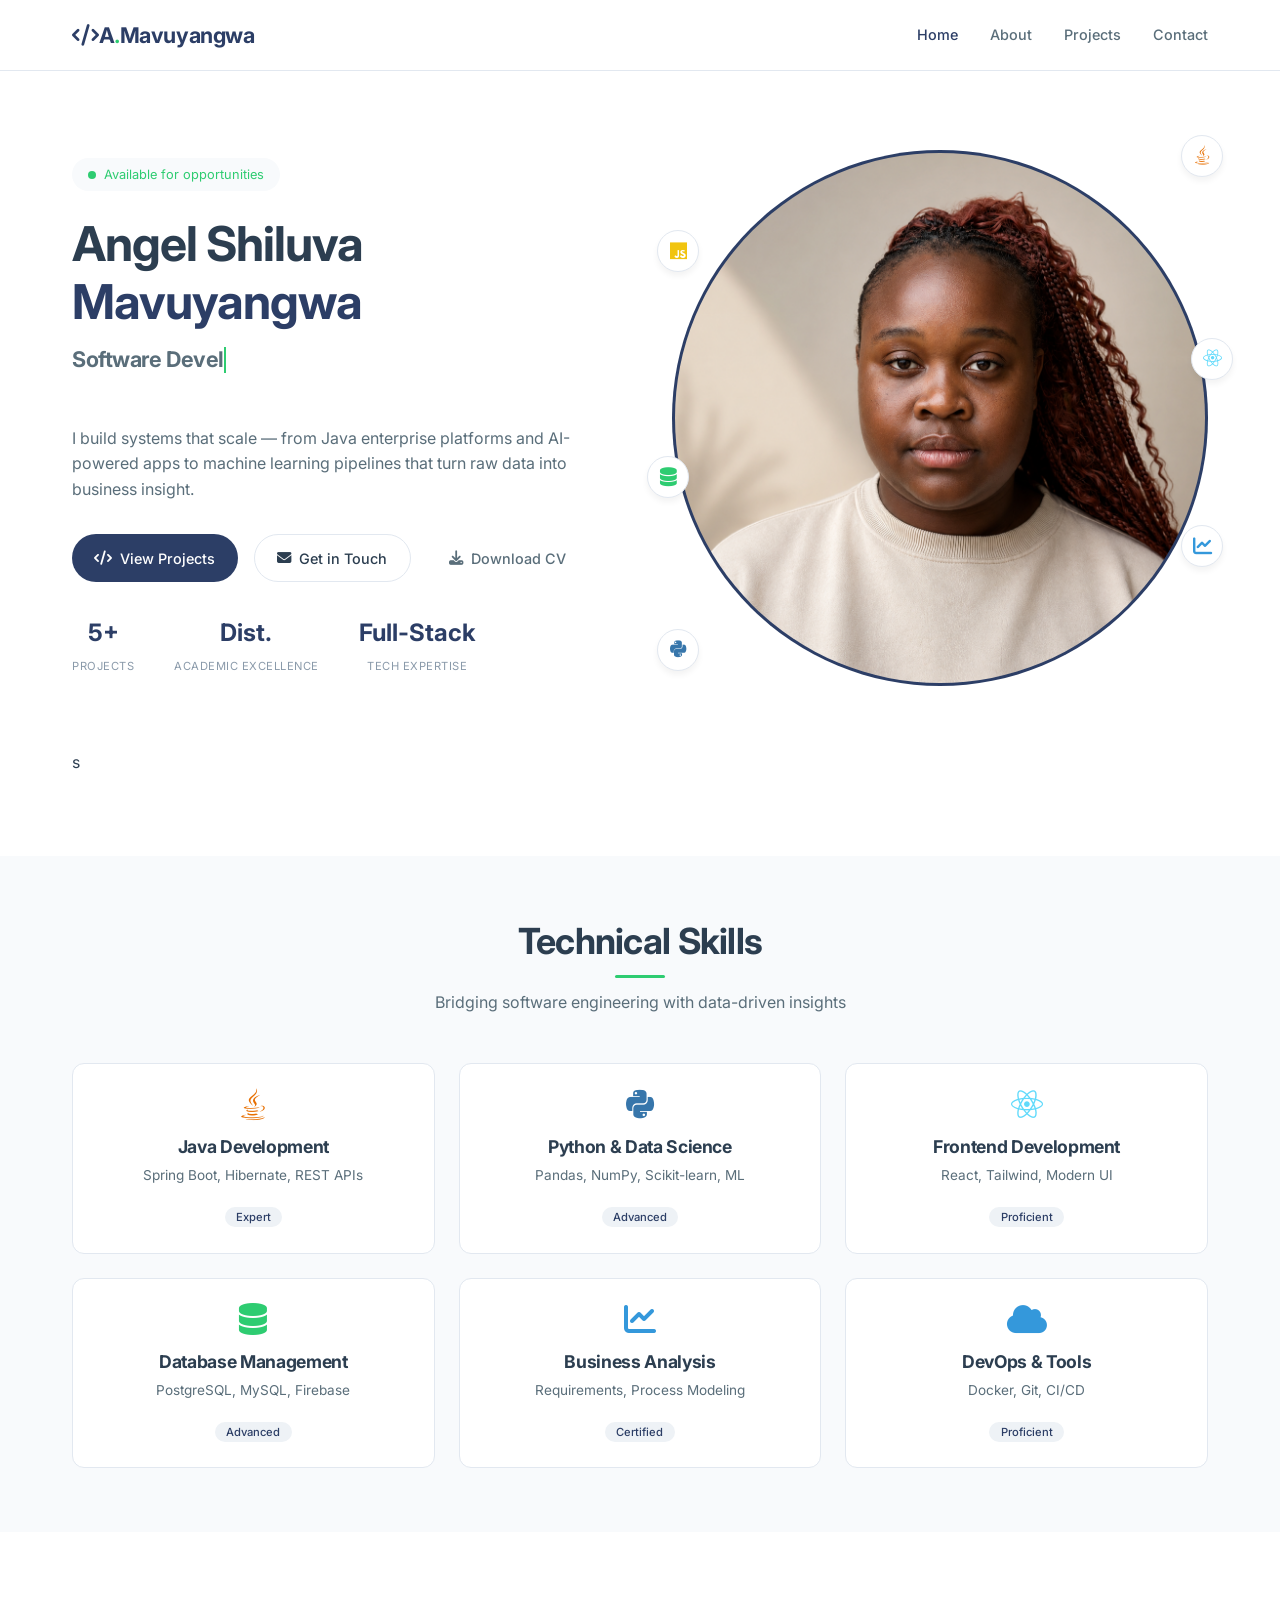
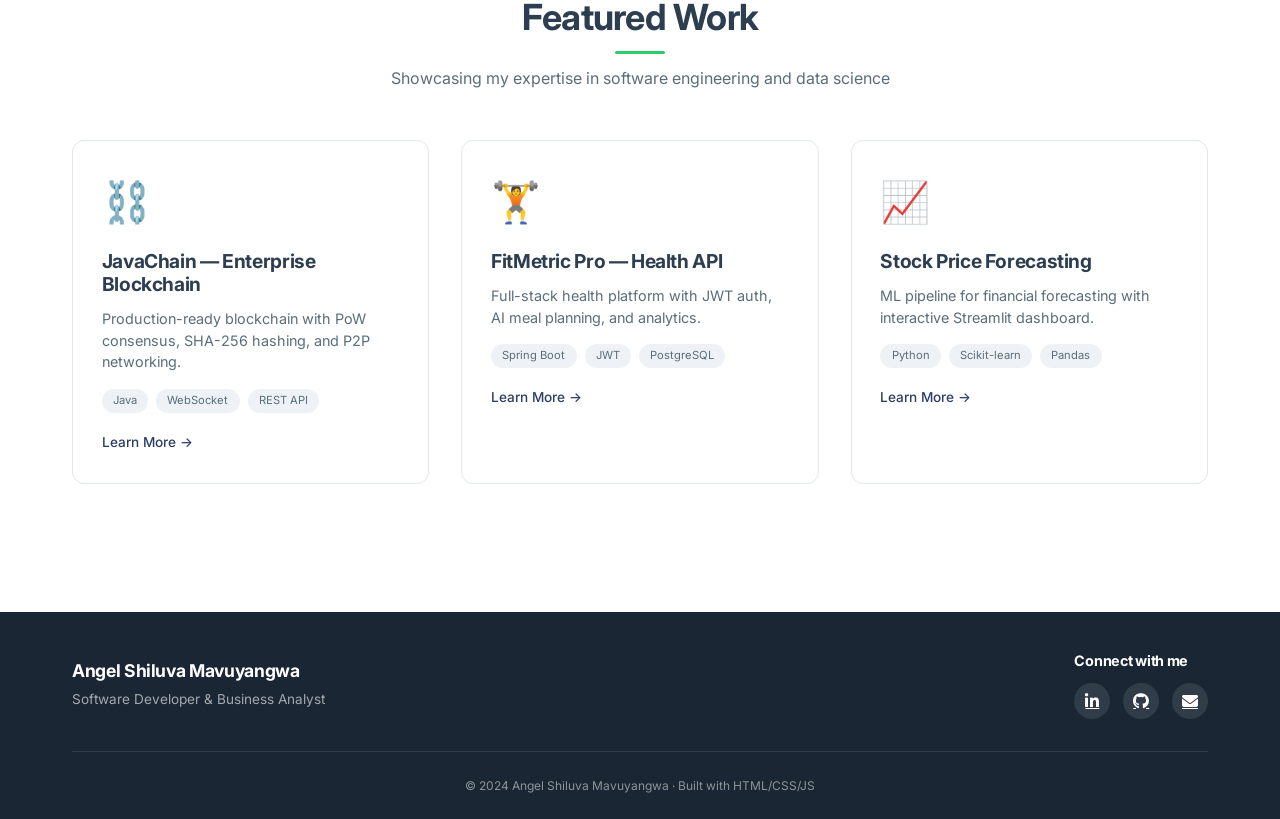
==== commit 9b9e41e0: "portfolio website" ====
--- a/index.html
+++ b/index.html
@@ -16,7 +16,7 @@
     <nav class="navbar">
         <div class="container">
             <a class="navbar-brand" href="index.html">
-                <i class="fas fa-code"></i>ASM<span class="dot">.</span>
+                <i class="fas fa-code"></i>A<span class="dot">.</span>Mavuyangwa
             </a>
             <div class="navbar-links">
                 <a class="nav-link active" href="index.html">Home</a>
@@ -47,7 +47,7 @@
                     </p>
                     <div class="hero-buttons">
                         <a href="projects.html" class="btn btn-primary"><i class="fas fa-code"></i>View Projects</a>
-                        <a href="contact.html" class="btn btn-outline"><i class="fas fa-envelope"></i>Get in Touch</a>
+                        <a href="contact.html" class="btn btn-outline" ><i class="fas fa-envelope"></i>Get in Touch</a>
                         <a href="#" class="btn btn-ghost download-cv-btn"><i class="fas fa-download"></i>Download CV</a>
                     </div>
                     <div class="hero-stats">
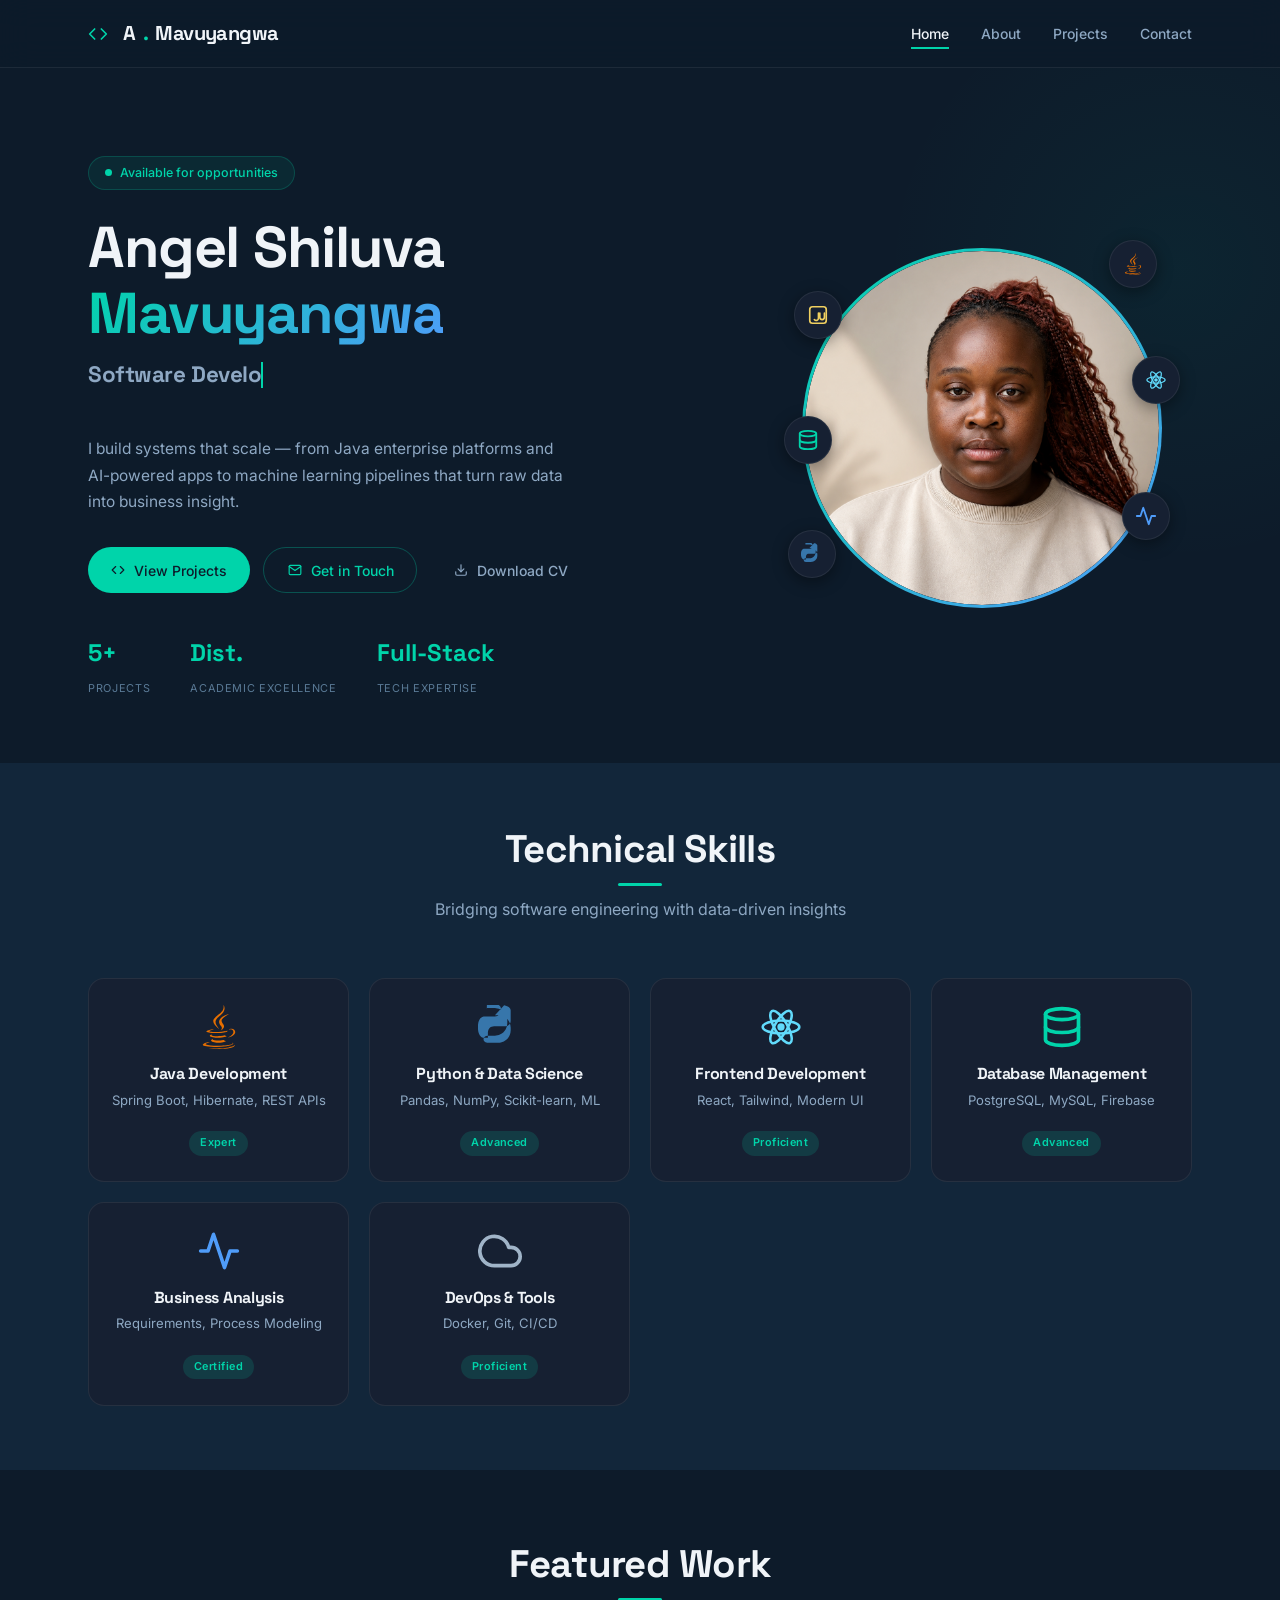
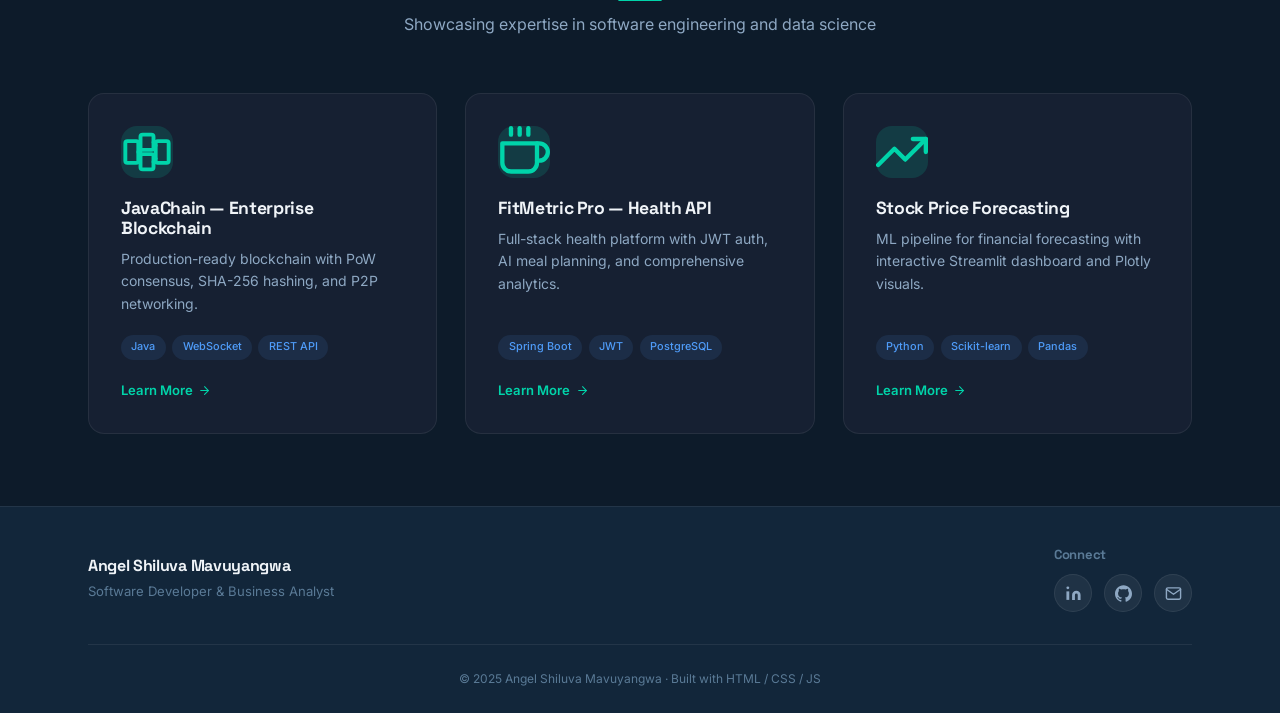
==== commit 761bb943: "Portfolio" ====
--- a/index.html
+++ b/index.html
@@ -1,193 +1,293 @@
-<!DOCTYPE html>
-<html lang="en">
-<head>
-    <meta charset="UTF-8">
-    <meta name="viewport" content="width=device-width, initial-scale=1.0, user-scalable=yes">
-    <title>Angel Shiluva Mavuyangwa | Software Developer & Business Analyst</title>
-    <meta name="description" content="Angel Shiluva Mavuyangwa is a Software Developer and Business Analyst specializing in Java, Spring Boot, React, Data Science, and ML pipelines.">
-    <meta name="robots" content="index,follow">
-    <link rel="canonical" href="https://angelportfolio.co.za/">
-    <link rel="icon" type="image/x-icon" href="#">
-    <link rel="stylesheet" href="css/style.css">
-    <link rel="stylesheet" href="https://cdnjs.cloudflare.com/ajax/libs/font-awesome/6.4.0/css/all.min.css">
-    <link href="https://fonts.googleapis.com/css2?family=Inter:wght@300;400;500;600;700;800&display=swap" rel="stylesheet">
-</head>
-<body>
-    <nav class="navbar">
-        <div class="container">
-            <a class="navbar-brand" href="index.html">
-                <i class="fas fa-code"></i>A<span class="dot">.</span>Mavuyangwa
-            </a>
-            <div class="navbar-links">
-                <a class="nav-link active" href="index.html">Home</a>
-                <a class="nav-link" href="about.html">About</a>
-                <a class="nav-link" href="projects.html">Projects</a>
-                <a class="nav-link" href="contact.html">Contact</a>
-            </div>
-            <button class="hamburger" id="hamburger" type="button" aria-label="Open navigation">
-                <span></span><span></span><span></span>
-            </button>
-        </div>
-    </nav>
-
-    <section class="hero-section">
-        <div class="container">
-            <div class="hero-content">
-                <div class="hero-text">
-                    <div class="availability-badge">
-                        <span class="status-dot"></span>
-                        Available for opportunities
-                    </div>
-                    <h1 class="hero-title">Angel Shiluva <span class="gradient-text">Mavuyangwa</span></h1>
-                    <div class="typewriter-container">
-                        <h2 class="hero-subtitle" id="typewriter">Software Developer</h2>
-                    </div>
-                    <p class="hero-description">
-                        I build systems that scale — from Java enterprise platforms and AI-powered apps to machine learning pipelines that turn raw data into business insight.
-                    </p>
-                    <div class="hero-buttons">
-                        <a href="projects.html" class="btn btn-primary"><i class="fas fa-code"></i>View Projects</a>
-                        <a href="contact.html" class="btn btn-outline" ><i class="fas fa-envelope"></i>Get in Touch</a>
-                        <a href="#" class="btn btn-ghost download-cv-btn"><i class="fas fa-download"></i>Download CV</a>
-                    </div>
-                    <div class="hero-stats">
-                        <div class="stat"><span class="stat-number">5+</span><span class="stat-label">Projects</span></div>
-                        <div class="stat"><span class="stat-number">Dist.</span><span class="stat-label">Academic Excellence</span></div>
-                        <div class="stat"><span class="stat-number">Full-Stack</span><span class="stat-label">Tech Expertise</span></div>
-                    </div>
-                </div>
-                <div class="hero-image">
-                    <div class="profile-img-container">
-                        <div class="profile-img">
-                            <img src="images/profile.png" alt="Angel Shiluva Mavuyangwa">
-                        </div>
-                        <div class="floating-elements">
-                            <div class="floating-element element-1"><i class="fab fa-java"></i></div>
-                            <div class="floating-element element-2"><i class="fab fa-python"></i></div>
-                            <div class="floating-element element-3"><i class="fab fa-react"></i></div>
-                            <div class="floating-element element-4"><i class="fas fa-database"></i></div>
-                            <div class="floating-element element-5"><i class="fas fa-chart-line"></i></div>
-                            <div class="floating-element element-6"><i class="fab fa-js"></i></div>
-                        </div>
-                    </div>
-                </div>s
-            </div>
-        </div>
-    </section>
-
-    <section class="skills-preview">
-        <div class="container">
-            <div class="section-header">
-                <h2>Technical Skills</h2>
-                <p>Bridging software engineering with data-driven insights</p>
-            </div>
-            <div class="skills-grid">
-                <div class="skill-preview"><i class="fab fa-java"></i><h3>Java Development</h3><p>Spring Boot, Hibernate, REST APIs</p><span class="skill-tag">Expert</span></div>
-                <div class="skill-preview"><i class="fab fa-python"></i><h3>Python & Data Science</h3><p>Pandas, NumPy, Scikit-learn, ML</p><span class="skill-tag">Advanced</span></div>
-                <div class="skill-preview"><i class="fab fa-react"></i><h3>Frontend Development</h3><p>React, Tailwind, Modern UI</p><span class="skill-tag">Proficient</span></div>
-                <div class="skill-preview"><i class="fas fa-database"></i><h3>Database Management</h3><p>PostgreSQL, MySQL, Firebase</p><span class="skill-tag">Advanced</span></div>
-                <div class="skill-preview"><i class="fas fa-chart-line"></i><h3>Business Analysis</h3><p>Requirements, Process Modeling</p><span class="skill-tag">Certified</span></div>
-                <div class="skill-preview"><i class="fas fa-cloud"></i><h3>DevOps & Tools</h3><p>Docker, Git, CI/CD</p><span class="skill-tag">Proficient</span></div>
-            </div>
-        </div>
-    </section>
-
-    <section class="featured-projects">
-        <div class="container">
-            <div class="section-header">
-                <h2>Featured Work</h2>
-                <p>Showcasing my expertise in software engineering and data science</p>
-            </div>
-            <div class="featured-grid">
-                <div class="featured-card">
-                    <div class="featured-icon">⛓️</div>
-                    <h3>JavaChain — Enterprise Blockchain</h3>
-                    <p>Production-ready blockchain with PoW consensus, SHA-256 hashing, and P2P networking.</p>
-                    <div class="tech-tags"><span>Java</span><span>WebSocket</span><span>REST API</span></div>
-                    <a href="projects.html" class="featured-link">Learn More →</a>
-                </div>
-                <div class="featured-card">
-                    <div class="featured-icon">🏋️</div>
-                    <h3>FitMetric Pro — Health API</h3>
-                    <p>Full-stack health platform with JWT auth, AI meal planning, and analytics.</p>
-                    <div class="tech-tags"><span>Spring Boot</span><span>JWT</span><span>PostgreSQL</span></div>
-                    <a href="projects.html" class="featured-link">Learn More →</a>
-                </div>
-                <div class="featured-card">
-                    <div class="featured-icon">📈</div>
-                    <h3>Stock Price Forecasting</h3>
-                    <p>ML pipeline for financial forecasting with interactive Streamlit dashboard.</p>
-                    <div class="tech-tags"><span>Python</span><span>Scikit-learn</span><span>Pandas</span></div>
-                    <a href="projects.html" class="featured-link">Learn More →</a>
-                </div>
-            </div>
-        </div>
-    </section>
-
-    <!-- CV Selection Modal -->
-    <div id="cvModal" class="cv-modal">
-        <div class="cv-modal-content">
-            <div class="cv-modal-header">
-                <h3><i class="fas fa-download"></i> Select Your CV</h3>
-                <button class="cv-modal-close" id="closeModalBtn">&times;</button>
-            </div>
-            <div class="cv-modal-body">
-                <p>Choose the CV that matches the role you're interested in:</p>
-                <div class="cv-options">
-                    <button class="cv-option-btn" data-cv="business-analyst">
-                        <i class="fas fa-chart-line"></i>
-                        <div class="cv-option-content">
-                            <h4>Business Analyst CV</h4>
-                            <p>Requirements gathering, process modeling, stakeholder management, Agile methodologies</p>
-                            <span class="cv-badge">📋 Recommended for BA roles</span>
-                        </div>
-                        <i class="fas fa-chevron-right"></i>
-                    </button>
-                    <button class="cv-option-btn" data-cv="software-dev">
-                        <i class="fas fa-code"></i>
-                        <div class="cv-option-content">
-                            <h4>Software Developer CV</h4>
-                            <p>Java, Spring Boot, React, REST APIs, Full-stack development, OOP</p>
-                            <span class="cv-badge">💻 Recommended for Dev roles</span>
-                        </div>
-                        <i class="fas fa-chevron-right"></i>
-                    </button>
-                    <button class="cv-option-btn" data-cv="data-science">
-                        <i class="fas fa-robot"></i>
-                        <div class="cv-option-content">
-                            <h4>Data Science CV</h4>
-                            <p>Python, Machine Learning, Pandas, Scikit-learn, Data visualization, Analytics</p>
-                            <span class="cv-badge">📊 Recommended for DS roles</span>
-                        </div>
-                        <i class="fas fa-chevron-right"></i>
-                    </button>
-                </div>
-            </div>
-        </div>
-    </div>
-
-    <footer>
-        <div class="container">
-            <div class="footer-content">
-                <div class="footer-info">
-                    <h3>Angel Shiluva Mavuyangwa</h3>
-                    <p>Software Developer & Business Analyst</p>
-                </div>
-                <div class="footer-social">
-                    <h3>Connect with me</h3>
-                    <div class="social-icons">
-                        <a href="https://www.linkedin.com/in/angel-shiluva-mavuyangwa/" target="_blank" class="social-icon"><i class="fab fa-linkedin-in"></i></a>
-                        <a href="https://github.com/Mavuyangwa-Angel" target="_blank" class="social-icon"><i class="fab fa-github"></i></a>
-                        <a href="mailto:angel.shiluva@email.com" class="social-icon"><i class="fas fa-envelope"></i></a>
-                    </div>
-                </div>
-            </div>
-            <div class="footer-bottom">
-                <p>&copy; 2024 Angel Shiluva Mavuyangwa · Built with HTML/CSS/JS</p>
-            </div>
-        </div>
-    </footer>
-
-    <script src="js/script.js"></script>
-</body>
-</html>+<!DOCTYPE html>
+<html lang="en">
+<head>
+  <meta charset="UTF-8">
+  <meta name="viewport" content="width=device-width, initial-scale=1.0">
+  <title>Angel Shiluva Mavuyangwa | Software Developer &amp; Business Analyst</title>
+  <meta name="description" content="Angel Shiluva Mavuyangwa — Software Developer and Business Analyst specialising in Java, Spring Boot, React, Data Science, and ML pipelines.">
+  <meta name="robots" content="index,follow">
+  <link rel="canonical" href="https://angelportfolio.co.za/">
+  <link rel="stylesheet" href="css/style.css">
+</head>
+<body>
+
+  <!-- ── NAVBAR ─────────────────────────────── -->
+  <nav class="navbar" id="navbar">
+    <div class="container">
+      <a class="navbar-brand" href="index.html">
+        <span class="brand-icon"><span class="icon" data-icon="code"></span></span>
+        A<span class="brand-dot">.</span>Mavuyangwa
+      </a>
+      <div class="navbar-links" id="navbarLinks">
+        <a class="nav-link active" href="index.html">Home</a>
+        <a class="nav-link" href="about.html">About</a>
+        <a class="nav-link" href="projects.html">Projects</a>
+        <a class="nav-link" href="contact.html">Contact</a>
+      </div>
+      <button class="hamburger" id="hamburger" type="button" aria-label="Toggle navigation">
+        <span></span><span></span><span></span>
+      </button>
+    </div>
+  </nav>
+
+  <!-- ── HERO ──────────────────────────────── -->
+  <section class="hero-section">
+    <div class="container">
+      <div class="hero-content">
+
+        <!-- Text -->
+        <div class="hero-text">
+          <div class="availability-badge">
+            <span class="status-dot"></span>
+            Available for opportunities
+          </div>
+          <h1 class="hero-title">Angel Shiluva <span class="gradient-text">Mavuyangwa</span></h1>
+          <div class="typewriter-container">
+            <h2 class="hero-subtitle" id="typewriter">Software Developer</h2>
+          </div>
+          <p class="hero-description">
+            I build systems that scale — from Java enterprise platforms and AI-powered apps to machine learning pipelines that turn raw data into business insight.
+          </p>
+          <div class="hero-buttons">
+            <a href="projects.html" class="btn btn-primary">
+              <span class="icon" data-icon="code"></span> View Projects
+            </a>
+            <a href="contact.html" class="btn btn-outline">
+              <span class="icon" data-icon="mail"></span> Get in Touch
+            </a>
+            <a href="#" class="btn btn-ghost download-cv-btn">
+              <span class="icon" data-icon="download"></span> Download CV
+            </a>
+          </div>
+          <div class="hero-stats">
+            <div class="stat">
+              <span class="stat-number">5+</span>
+              <span class="stat-label">Projects</span>
+            </div>
+            <div class="stat">
+              <span class="stat-number">Dist.</span>
+              <span class="stat-label">Academic Excellence</span>
+            </div>
+            <div class="stat">
+              <span class="stat-number">Full-Stack</span>
+              <span class="stat-label">Tech Expertise</span>
+            </div>
+          </div>
+        </div>
+
+        <!-- Image -->
+        <div class="hero-image">
+          <div class="profile-img-container">
+            <div class="profile-ring">
+              <div class="profile-ring-inner">
+                <img src="images/profile.png" alt="Angel Shiluva Mavuyangwa">
+              </div>
+            </div>
+            <!-- Floating tech badges (SVG icons) -->
+            <div class="floating-badge b-java">
+              <span class="icon" style="width:24px;height:24px;color:#e76f00;" data-icon="java"></span>
+            </div>
+            <div class="floating-badge b-python">
+              <span class="icon" style="width:24px;height:24px;color:#3776ab;" data-icon="python"></span>
+            </div>
+            <div class="floating-badge b-react">
+              <span class="icon" style="width:24px;height:24px;color:#61dafb;" data-icon="react"></span>
+            </div>
+            <div class="floating-badge b-db">
+              <span class="icon" style="width:24px;height:24px;color:#00d4aa;" data-icon="database"></span>
+            </div>
+            <div class="floating-badge b-chart">
+              <span class="icon" style="width:24px;height:24px;color:#4f9cf9;" data-icon="chartLine"></span>
+            </div>
+            <div class="floating-badge b-js">
+              <span class="icon" style="width:24px;height:24px;color:#f0d060;" data-icon="javascript"></span>
+            </div>
+          </div>
+        </div>
+
+      </div>
+    </div>
+  </section>
+
+  <!-- ── SKILLS PREVIEW ────────────────────── -->
+  <section class="skills-preview">
+    <div class="container">
+      <div class="section-header">
+        <h2>Technical Skills</h2>
+        <p>Bridging software engineering with data-driven insights</p>
+      </div>
+      <div class="skills-grid">
+
+        <div class="skill-preview java reveal">
+          <div class="skill-icon"><span class="icon" data-icon="java"></span></div>
+          <h3>Java Development</h3>
+          <p>Spring Boot, Hibernate, REST APIs</p>
+          <span class="skill-tag">Expert</span>
+        </div>
+
+        <div class="skill-preview python reveal">
+          <div class="skill-icon"><span class="icon" data-icon="python"></span></div>
+          <h3>Python &amp; Data Science</h3>
+          <p>Pandas, NumPy, Scikit-learn, ML</p>
+          <span class="skill-tag">Advanced</span>
+        </div>
+
+        <div class="skill-preview react reveal">
+          <div class="skill-icon"><span class="icon" data-icon="react"></span></div>
+          <h3>Frontend Development</h3>
+          <p>React, Tailwind, Modern UI</p>
+          <span class="skill-tag">Proficient</span>
+        </div>
+
+        <div class="skill-preview db reveal">
+          <div class="skill-icon"><span class="icon" data-icon="database"></span></div>
+          <h3>Database Management</h3>
+          <p>PostgreSQL, MySQL, Firebase</p>
+          <span class="skill-tag">Advanced</span>
+        </div>
+
+        <div class="skill-preview chart reveal">
+          <div class="skill-icon"><span class="icon" data-icon="chartLine"></span></div>
+          <h3>Business Analysis</h3>
+          <p>Requirements, Process Modeling</p>
+          <span class="skill-tag">Certified</span>
+        </div>
+
+        <div class="skill-preview cloud reveal">
+          <div class="skill-icon"><span class="icon" data-icon="cloud"></span></div>
+          <h3>DevOps &amp; Tools</h3>
+          <p>Docker, Git, CI/CD</p>
+          <span class="skill-tag">Proficient</span>
+        </div>
+
+      </div>
+    </div>
+  </section>
+
+  <!-- ── FEATURED PROJECTS ──────────────────── -->
+  <section class="featured-projects">
+    <div class="container">
+      <div class="section-header">
+        <h2>Featured Work</h2>
+        <p>Showcasing expertise in software engineering and data science</p>
+      </div>
+      <div class="featured-grid">
+
+        <div class="featured-card reveal">
+          <div class="featured-icon"><span class="icon" data-icon="blockchain"></span></div>
+          <h3>JavaChain — Enterprise Blockchain</h3>
+          <p>Production-ready blockchain with PoW consensus, SHA-256 hashing, and P2P networking.</p>
+          <div class="tech-tags"><span>Java</span><span>WebSocket</span><span>REST API</span></div>
+          <a href="projects.html" class="featured-link">
+            Learn More <span class="icon" data-icon="arrowRight"></span>
+          </a>
+        </div>
+
+        <div class="featured-card reveal">
+          <div class="featured-icon"><span class="icon" data-icon="fitness"></span></div>
+          <h3>FitMetric Pro — Health API</h3>
+          <p>Full-stack health platform with JWT auth, AI meal planning, and comprehensive analytics.</p>
+          <div class="tech-tags"><span>Spring Boot</span><span>JWT</span><span>PostgreSQL</span></div>
+          <a href="projects.html" class="featured-link">
+            Learn More <span class="icon" data-icon="arrowRight"></span>
+          </a>
+        </div>
+
+        <div class="featured-card reveal">
+          <div class="featured-icon"><span class="icon" data-icon="stockChart"></span></div>
+          <h3>Stock Price Forecasting</h3>
+          <p>ML pipeline for financial forecasting with interactive Streamlit dashboard and Plotly visuals.</p>
+          <div class="tech-tags"><span>Python</span><span>Scikit-learn</span><span>Pandas</span></div>
+          <a href="projects.html" class="featured-link">
+            Learn More <span class="icon" data-icon="arrowRight"></span>
+          </a>
+        </div>
+
+      </div>
+    </div>
+  </section>
+
+  <!-- ── CV MODAL ───────────────────────────── -->
+  <div id="cvModal" class="cv-modal">
+    <div class="cv-modal-content">
+      <div class="cv-modal-header">
+        <h3>
+          <span class="header-icon"><span class="icon" data-icon="download"></span></span>
+          Select Your CV
+        </h3>
+        <button class="cv-modal-close" id="closeModalBtn" aria-label="Close">
+          <span class="icon" data-icon="close"></span>
+        </button>
+      </div>
+      <div class="cv-modal-body">
+        <p>Choose the CV that best matches the role you're looking to fill:</p>
+        <div class="cv-options">
+
+          <button class="cv-option-btn" data-cv="business-analyst">
+            <div class="cv-opt-icon ba"><span class="icon" data-icon="chartLine"></span></div>
+            <div class="cv-option-content">
+              <h4>Business Analyst CV</h4>
+              <p>Requirements gathering, process modeling, stakeholder management, Agile</p>
+              <span class="cv-badge">Recommended for BA roles</span>
+            </div>
+            <span class="cv-chevron"><span class="icon" data-icon="chevronRight"></span></span>
+          </button>
+
+          <button class="cv-option-btn" data-cv="software-dev">
+            <div class="cv-opt-icon dev"><span class="icon" data-icon="code"></span></div>
+            <div class="cv-option-content">
+              <h4>Software Developer CV</h4>
+              <p>Java, Spring Boot, React, REST APIs, Full-stack development, OOP</p>
+              <span class="cv-badge">Recommended for Dev roles</span>
+            </div>
+            <span class="cv-chevron"><span class="icon" data-icon="chevronRight"></span></span>
+          </button>
+
+          <button class="cv-option-btn" data-cv="data-science">
+            <div class="cv-opt-icon ds"><span class="icon" data-icon="robot"></span></div>
+            <div class="cv-option-content">
+              <h4>Data Science CV</h4>
+              <p>Python, Machine Learning, Pandas, Scikit-learn, Data visualisation, Analytics</p>
+              <span class="cv-badge">Recommended for DS roles</span>
+            </div>
+            <span class="cv-chevron"><span class="icon" data-icon="chevronRight"></span></span>
+          </button>
+
+        </div>
+      </div>
+    </div>
+  </div>
+
+  <!-- ── FOOTER ─────────────────────────────── -->
+  <footer>
+    <div class="container">
+      <div class="footer-content">
+        <div class="footer-info">
+          <h3>Angel Shiluva Mavuyangwa</h3>
+          <p>Software Developer &amp; Business Analyst</p>
+        </div>
+        <div class="footer-social">
+          <h3>Connect</h3>
+          <div class="social-icons">
+            <a href="https://www.linkedin.com/in/angel-shiluva-mavuyangwa-6a89b0410?utm_source=share_via&utm_content=profile&utm_medium=member_ios" target="_blank" class="social-icon" aria-label="LinkedIn">
+              <span class="icon" data-icon="linkedin"></span>
+            </a>
+            <a href="https://github.com/ANGEL-MAVUYANGWA" target="_blank" class="social-icon" aria-label="GitHub">
+              <span class="icon" data-icon="github"></span>
+            </a>
+            <a href="mailto:angelshiluva2004@email.com" class="social-icon" aria-label="Email">
+              <span class="icon" data-icon="mail"></span>
+            </a>
+          </div>
+        </div>
+      </div>
+      <div class="footer-bottom">
+        <p>&copy; 2025 Angel Shiluva Mavuyangwa &middot; Built with HTML / CSS / JS</p>
+      </div>
+    </div>
+  </footer>
+
+  <script src="js/icons.js"></script>
+  <script src="js/script.js"></script>
+</body>
+</html>
--- a/css/style.css
+++ b/css/style.css
@@ -1,1436 +1,947 @@
-/* ========================================
-   CSS VARIABLES - CLEAN MODERN PROFESSIONAL
-   Slate Blue + Emerald Green
-   ======================================== */
-:root {
-    /* Primary - Slate Blue (Trustworthy, Calm, Professional) */
-    --primary: #2c3e66;
-    --primary-dark: #1e2a4a;
-    --primary-light: #4a6a8a;
-    --primary-glow: rgba(44, 62, 102, 0.1);
-    
-    /* Secondary - Emerald Green (Growth, Fresh, Success) */
-    --secondary: #2ecc71;
-    --secondary-dark: #27ae60;
-    --secondary-light: #54d98c;
-    --secondary-glow: rgba(46, 204, 113, 0.15);
-    
-    /* Accent - Soft Blue */
-    --accent: #3498db;
-    --accent-dark: #2980b9;
-    --accent-light: #5dade2;
-    
-    /* Gradients - Clean & Modern */
-    --gradient-primary: linear-gradient(135deg, #2c3e66, #34495e);
-    --gradient-secondary: linear-gradient(135deg, #2ecc71, #27ae60);
-    --gradient-accent: linear-gradient(135deg, #3498db, #2980b9);
-    
-    /* Text Colors */
-    --text-primary: #2c3e50;
-    --text-secondary: #5a6e7a;
-    --text-muted: #8a9aaa;
-    --text-light: #ffffff;
-    
-    /* Background Colors */
-    --bg-primary: #ffffff;
-    --bg-secondary: #f8fafc;
-    --bg-tertiary: #eef2f6;
-    --card-bg: #ffffff;
-    --card-bg-rgb: 255, 255, 255;
-    --footer-bg: #1a2634;
-    --border-color: #e2e8f0;
-    --border-light: #eef2f6;
-    
-    /* Shadows */
-    --shadow-sm: 0 1px 2px rgba(0, 0, 0, 0.03);
-    --shadow-md: 0 4px 6px rgba(0, 0, 0, 0.05);
-    --shadow-lg: 0 10px 20px rgba(0, 0, 0, 0.08);
-    --shadow-xl: 0 20px 30px rgba(0, 0, 0, 0.1);
-    --shadow-primary: 0 10px 25px rgba(44, 62, 102, 0.12);
-    --shadow-secondary: 0 10px 25px rgba(46, 204, 113, 0.15);
-    
-    /* Border Radius */
-    --radius-sm: 0.375rem;
-    --radius: 0.5rem;
-    --radius-lg: 0.75rem;
-    --radius-xl: 1rem;
-    --radius-2xl: 1.25rem;
-    --radius-full: 9999px;
-    
-    --navbar-height: 70px;
-}
-
-/* Dark Mode - Sleek Dark Theme */
-@media (prefers-color-scheme: dark) {
-    :root {
-        --primary: #4a7c9c;
-        --primary-dark: #3a6080;
-        --primary-light: #6a9cb8;
-        
-        --secondary: #2ecc71;
-        --secondary-dark: #27ae60;
-        --secondary-light: #54d98c;
-        
-        --text-primary: #f1f5f9;
-        --text-secondary: #cbd5e1;
-        --text-muted: #94a3b8;
-        
-        --bg-primary: #0f172a;
-        --bg-secondary: #1e293b;
-        --bg-tertiary: #334155;
-        --card-bg: #1e293b;
-        --card-bg-rgb: 30, 41, 59;
-        --footer-bg: #0f172a;
-        --border-color: #334155;
-        --border-light: #1e293b;
-    }
-}
-
-/* ========================================
-   BASE STYLES
-   ======================================== */
-* {
-    margin: 0;
-    padding: 0;
-    box-sizing: border-box;
-}
-
-html {
-    scroll-behavior: smooth;
-}
-
-body {
-    font-family: 'Inter', -apple-system, BlinkMacSystemFont, sans-serif;
-    background-color: var(--bg-primary);
-    color: var(--text-primary);
-    line-height: 1.6;
-    padding-top: var(--navbar-height);
-}
-
-.container {
-    max-width: 1200px;
-    margin: 0 auto;
-    padding: 0 2rem;
-}
-
-/* ========================================
-   TYPOGRAPHY
-   ======================================== */
-h1, h2, h3, h4 {
-    font-weight: 700;
-    line-height: 1.2;
-    letter-spacing: -0.02em;
-}
-
-.gradient-text {
-    color: var(--primary);
-}
-
-.section-header {
-    text-align: center;
-    margin-bottom: 3rem;
-}
-
-.section-header h2 {
-    font-size: 2.25rem;
-    margin-bottom: 0.75rem;
-    color: var(--text-primary);
-}
-
-.section-header h2::after {
-    content: '';
-    display: block;
-    width: 50px;
-    height: 3px;
-    background: var(--secondary);
-    margin: 0.75rem auto 0;
-    border-radius: var(--radius-full);
-}
-
-.section-header p {
-    color: var(--text-secondary);
-    max-width: 600px;
-    margin: 0 auto;
-    font-size: 1rem;
-}
-
-/* ========================================
-   NAVBAR - MINIMAL
-   ======================================== */
-.navbar {
-    position: fixed;
-    top: 0;
-    left: 0;
-    right: 0;
-    background: rgba(var(--card-bg-rgb), 0.98);
-    backdrop-filter: blur(10px);
-    border-bottom: 1px solid var(--border-color);
-    z-index: 1000;
-    min-height: var(--navbar-height);
-}
-
-.navbar .container {
-    display: flex;
-    justify-content: space-between;
-    align-items: center;
-    min-height: var(--navbar-height);
-}
-
-.navbar-brand {
-    font-size: 1.35rem;
-    font-weight: 700;
-    color: var(--primary);
-    text-decoration: none;
-    letter-spacing: -0.02em;
-}
-
-.navbar-brand .dot {
-    color: var(--secondary);
-}
-
-.navbar-links {
-    display: flex;
-    gap: 2rem;
-}
-
-.nav-link {
-    color: var(--text-secondary);
-    text-decoration: none;
-    font-weight: 500;
-    font-size: 0.9rem;
-    transition: color 0.2s ease;
-}
-
-.nav-link:hover,
-.nav-link.active {
-    color: var(--primary);
-}
-
-.hamburger {
-    display: none;
-    flex-direction: column;
-    background: transparent;
-    border: none;
-    cursor: pointer;
-    padding: 0.5rem;
-}
-
-.hamburger span {
-    width: 22px;
-    height: 2px;
-    background: var(--text-primary);
-    margin: 2.5px 0;
-    transition: 0.2s;
-    border-radius: 2px;
-}
-
-/* ========================================
-   BUTTONS - CLEAN
-   ======================================== */
-.btn {
-    display: inline-flex;
-    align-items: center;
-    gap: 0.5rem;
-    padding: 0.7rem 1.4rem;
-    border-radius: var(--radius-full);
-    font-weight: 500;
-    font-size: 0.9rem;
-    text-decoration: none;
-    transition: all 0.2s ease;
-    cursor: pointer;
-    border: none;
-}
-
-.btn-primary {
-    background: var(--primary);
-    color: white;
-}
-
-.btn-primary:hover {
-    background: var(--primary-dark);
-    transform: translateY(-1px);
-}
-
-.btn-outline {
-    border: 1px solid var(--border-color);
-    color: var(--text-primary);
-    background: transparent;
-}
-
-.btn-outline:hover {
-    border-color: var(--primary);
-    color: var(--primary);
-}
-
-.btn-ghost {
-    color: var(--text-secondary);
-    background: transparent;
-}
-
-.btn-ghost:hover {
-    color: var(--primary);
-}
-
-/* ========================================
-   HERO SECTION - CLEAN
-   ======================================== */
-.hero-section {
-    padding: 5rem 0;
-}
-
-.hero-content {
-    display: grid;
-    grid-template-columns: 1fr 1fr;
-    gap: 4rem;
-    align-items: center;
-}
-
-.availability-badge {
-    display: inline-flex;
-    align-items: center;
-    gap: 0.5rem;
-    background: var(--bg-secondary);
-    padding: 0.4rem 1rem;
-    border-radius: var(--radius-full);
-    font-size: 0.8rem;
-    color: var(--secondary);
-    margin-bottom: 1.5rem;
-    width: fit-content;
-}
-
-.status-dot {
-    width: 8px;
-    height: 8px;
-    background: var(--secondary);
-    border-radius: 50%;
-    animation: pulse 2s infinite;
-}
-
-@keyframes pulse {
-    0%, 100% { opacity: 1; }
-    50% { opacity: 0.5; }
-}
-
-.hero-title {
-    font-size: 3rem;
-    margin-bottom: 1rem;
-    color: var(--text-primary);
-    line-height: 1.2;
-}
-
-.typewriter-container {
-    height: 55px;
-    margin-bottom: 1.5rem;
-}
-
-.hero-subtitle {
-    font-size: 1.35rem;
-    color: var(--text-secondary);
-    border-right: 2px solid var(--secondary);
-    display: inline-block;
-    white-space: nowrap;
-    overflow: hidden;
-    animation: blink 0.75s step-end infinite;
-}
-
-@keyframes blink {
-    from, to { border-color: transparent; }
-    50% { border-color: var(--secondary); }
-}
-
-.hero-description {
-    color: var(--text-secondary);
-    margin-bottom: 2rem;
-    font-size: 1rem;
-    max-width: 500px;
-    line-height: 1.6;
-}
-
-.hero-buttons {
-    display: flex;
-    gap: 1rem;
-    margin-bottom: 2rem;
-    flex-wrap: wrap;
-}
-
-.hero-stats {
-    display: flex;
-    gap: 2.5rem;
-}
-
-.stat {
-    text-align: center;
-}
-
-.stat-number {
-    display: block;
-    font-size: 1.5rem;
-    font-weight: 700;
-    color: var(--primary);
-}
-
-.stat-label {
-    font-size: 0.7rem;
-    color: var(--text-muted);
-    text-transform: uppercase;
-    letter-spacing: 0.5px;
-}
-
-/* Profile Image */
-.profile-img-container {
-    position: relative;
-}
-
-.profile-img {
-    width: 100%;
-    aspect-ratio: 1;
-    border-radius: 50%;
-    overflow: hidden;
-    background: var(--primary);
-    padding: 3px;
-}
-
-.profile-img img {
-    width: 100%;
-    height: 100%;
-    object-fit: cover;
-    border-radius: 50%;
-}
-
-.floating-elements {
-    position: absolute;
-    inset: 0;
-    pointer-events: none;
-}
-
-.floating-element {
-    position: absolute;
-    width: 42px;
-    height: 42px;
-    background: var(--card-bg);
-    border-radius: 50%;
-    display: flex;
-    align-items: center;
-    justify-content: center;
-    font-size: 1.2rem;
-    box-shadow: var(--shadow-md);
-    border: 1px solid var(--border-color);
-    animation: float 4s ease-in-out infinite;
-}
-
-.floating-element .fa-java { color: #e76f00; }
-.floating-element .fa-python { color: #3776ab; }
-.floating-element .fa-react { color: #61dafb; }
-.floating-element .fa-database { color: #2ecc71; }
-.floating-element .fa-chart-line { color: #3498db; }
-.floating-element .fa-js { color: #f1c40f; }
-
-@keyframes float {
-    0%, 100% { transform: translateY(0); }
-    50% { transform: translateY(-8px); }
-}
-
-.element-1 { top: -15px; right: -15px; animation-delay: 0s; }
-.element-2 { bottom: 15px; left: -15px; animation-delay: 0.5s; }
-.element-3 { top: 35%; right: -25px; animation-delay: 1s; }
-.element-4 { bottom: 35%; left: -25px; animation-delay: 1.5s; }
-.element-5 { top: 70%; right: -15px; animation-delay: 2s; }
-.element-6 { top: 15%; left: -15px; animation-delay: 2.5s; }
-
-/* ========================================
-   SKILLS PREVIEW - CLEAN
-   ======================================== */
-.skills-preview {
-    padding: 4rem 0;
-    background: var(--bg-secondary);
-}
-
-.skills-grid {
-    display: grid;
-    grid-template-columns: repeat(auto-fit, minmax(280px, 1fr));
-    gap: 1.5rem;
-}
-
-.skill-preview {
-    background: var(--card-bg);
-    padding: 1.5rem;
-    border-radius: var(--radius-lg);
-    text-align: center;
-    transition: all 0.2s ease;
-    border: 1px solid var(--border-color);
-}
-
-.skill-preview:hover {
-    transform: translateY(-2px);
-    box-shadow: var(--shadow-md);
-    border-color: var(--primary-light);
-}
-
-.skill-preview i {
-    font-size: 2rem;
-    margin-bottom: 1rem;
-}
-
-.skill-preview .fa-java { color: #e76f00; }
-.skill-preview .fa-python { color: #3776ab; }
-.skill-preview .fa-react { color: #61dafb; }
-.skill-preview .fa-database { color: #2ecc71; }
-.skill-preview .fa-chart-line { color: #3498db; }
-.skill-preview .fa-cloud { color: #3498db; }
-
-.skill-preview h3 {
-    font-size: 1.1rem;
-    margin-bottom: 0.5rem;
-}
-
-.skill-preview p {
-    color: var(--text-secondary);
-    font-size: 0.85rem;
-    margin-bottom: 1rem;
-}
-
-.skill-tag {
-    background: var(--bg-tertiary);
-    padding: 0.2rem 0.7rem;
-    border-radius: var(--radius-full);
-    font-size: 0.7rem;
-    font-weight: 500;
-    color: var(--primary);
-}
-
-/* ========================================
-   FEATURED PROJECTS
-   ======================================== */
-.featured-projects {
-    padding: 4rem 0;
-}
-
-.featured-grid {
-    display: grid;
-    grid-template-columns: repeat(auto-fit, minmax(320px, 1fr));
-    gap: 2rem;
-}
-
-.featured-card {
-    background: var(--card-bg);
-    padding: 1.8rem;
-    border-radius: var(--radius-lg);
-    border: 1px solid var(--border-color);
-    transition: all 0.2s ease;
-}
-
-.featured-card:hover {
-    transform: translateY(-2px);
-    box-shadow: var(--shadow-md);
-    border-color: var(--primary-light);
-}
-
-.featured-icon {
-    font-size: 2.5rem;
-    margin-bottom: 1rem;
-}
-
-.featured-card h3 {
-    font-size: 1.2rem;
-    margin-bottom: 0.75rem;
-}
-
-.featured-card p {
-    color: var(--text-secondary);
-    margin-bottom: 1rem;
-    font-size: 0.9rem;
-    line-height: 1.5;
-}
-
-.tech-tags {
-    display: flex;
-    flex-wrap: wrap;
-    gap: 0.5rem;
-    margin-bottom: 1rem;
-}
-
-.tech-tags span {
-    background: var(--bg-tertiary);
-    padding: 0.2rem 0.7rem;
-    border-radius: var(--radius-full);
-    font-size: 0.7rem;
-    color: var(--text-secondary);
-}
-
-.featured-link {
-    color: var(--primary);
-    text-decoration: none;
-    font-weight: 500;
-    font-size: 0.85rem;
-    display: inline-flex;
-    align-items: center;
-    gap: 0.25rem;
-}
-
-.featured-link:hover {
-    gap: 0.5rem;
-    color: var(--secondary);
-}
-
-/* ========================================
-   PAGE HERO
-   ======================================== */
-.page-hero {
-    background: var(--primary);
-    padding: 3rem 0;
-    text-align: center;
-    color: white;
-}
-
-.page-hero .hero-title {
-    color: white;
-    margin-bottom: 0.5rem;
-    font-size: 2rem;
-}
-
-.page-hero .hero-subtitle {
-    color: rgba(255, 255, 255, 0.9);
-    font-size: 1rem;
-}
-
-/* ========================================
-   ABOUT PAGE
-   ======================================== */
-.about-content {
-    display: grid;
-    grid-template-columns: 1fr 1.5fr;
-    gap: 3rem;
-    padding: 4rem 0;
-}
-
-.about-text p {
-    color: var(--text-secondary);
-    margin-bottom: 1rem;
-    line-height: 1.6;
-}
-
-.resume-highlights {
-    display: grid;
-    grid-template-columns: repeat(3, 1fr);
-    gap: 1rem;
-    margin: 2rem 0;
-}
-
-.highlight-card {
-    background: var(--bg-secondary);
-    padding: 1rem;
-    border-radius: var(--radius);
-    text-align: center;
-}
-
-.highlight-icon i {
-    font-size: 1.3rem;
-    color: var(--primary);
-    margin-bottom: 0.5rem;
-}
-
-.highlight-card h3 {
-    font-size: 0.85rem;
-    margin-bottom: 0.25rem;
-}
-
-.highlight-card p {
-    font-size: 0.7rem;
-    margin: 0;
-}
-
-/* Education Section */
-.education-section {
-    padding: 4rem 0;
-    background: var(--bg-secondary);
-}
-
-.education-card {
-    background: var(--card-bg);
-    border-radius: var(--radius-lg);
-    padding: 2rem;
-    border: 1px solid var(--border-color);
-}
-
-.edu-header {
-    display: flex;
-    justify-content: space-between;
-    align-items: flex-start;
-    margin-bottom: 1.5rem;
-    flex-wrap: wrap;
-    gap: 1rem;
-}
-
-.edu-year {
-    color: var(--secondary);
-    font-size: 0.8rem;
-    font-weight: 600;
-    margin-bottom: 0.25rem;
-}
-
-.edu-institution {
-    color: var(--text-secondary);
-    font-size: 0.85rem;
-}
-
-.edu-status {
-    background: rgba(46, 204, 113, 0.1);
-    padding: 0.2rem 1rem;
-    border-radius: var(--radius-full);
-    font-size: 0.7rem;
-    font-weight: 500;
-    color: var(--secondary);
-}
-
-.edu-highlights {
-    display: grid;
-    grid-template-columns: repeat(auto-fit, minmax(260px, 1fr));
-    gap: 0.75rem;
-}
-
-.highlight-item {
-    display: flex;
-    align-items: center;
-    gap: 0.5rem;
-    font-size: 0.85rem;
-    color: var(--text-secondary);
-}
-
-.highlight-bullet {
-    color: var(--secondary);
-}
-
-/* Skills Detailed */
-.skills-detailed {
-    padding: 4rem 0;
-}
-
-.skills-dashboard {
-    max-width: 800px;
-    margin: 0 auto;
-}
-
-.skill-group {
-    background: var(--card-bg);
-    border-radius: var(--radius);
-    padding: 1.5rem;
-    margin-bottom: 1.5rem;
-    border: 1px solid var(--border-color);
-}
-
-.skill-group h4 {
-    margin-bottom: 1rem;
-    display: flex;
-    align-items: center;
-    gap: 0.5rem;
-    font-size: 1rem;
-    color: var(--primary);
-}
-
-.skill-bar-item {
-    margin-bottom: 1rem;
-}
-
-.skill-info {
-    display: flex;
-    justify-content: space-between;
-    font-size: 0.85rem;
-    margin-bottom: 0.25rem;
-}
-
-.progress-bar {
-    background: var(--bg-tertiary);
-    height: 4px;
-    border-radius: var(--radius-full);
-    overflow: hidden;
-}
-
-.progress-fill {
-    width: 0;
-    height: 100%;
-    background: var(--secondary);
-    border-radius: var(--radius-full);
-    transition: width 1s ease;
-}
-
-.skill-categories {
-    display: grid;
-    grid-template-columns: repeat(auto-fit, minmax(260px, 1fr));
-    gap: 1.5rem;
-    margin-top: 2rem;
-}
-
-.category-card {
-    background: var(--card-bg);
-    padding: 1.5rem;
-    border-radius: var(--radius);
-    border: 1px solid var(--border-color);
-}
-
-.category-card h4 {
-    margin-bottom: 1rem;
-    font-size: 1rem;
-    color: var(--primary);
-}
-
-.category-tags {
-    display: flex;
-    flex-wrap: wrap;
-    gap: 0.5rem;
-}
-
-.category-tags span {
-    background: var(--bg-tertiary);
-    padding: 0.2rem 0.7rem;
-    border-radius: var(--radius-full);
-    font-size: 0.75rem;
-    color: var(--text-secondary);
-}
-
-/* ========================================
-   PROJECTS PAGE
-   ======================================== */
-.filter-buttons {
-    display: flex;
-    justify-content: center;
-    gap: 0.75rem;
-    margin-bottom: 2.5rem;
-    flex-wrap: wrap;
-}
-
-.filter-btn {
-    padding: 0.4rem 1.2rem;
-    border-radius: var(--radius-full);
-    border: 1px solid var(--border-color);
-    background: transparent;
-    color: var(--text-secondary);
-    cursor: pointer;
-    transition: all 0.2s ease;
-    font-size: 0.85rem;
-}
-
-.filter-btn.active,
-.filter-btn:hover {
-    background: var(--primary);
-    color: white;
-    border-color: var(--primary);
-}
-
-.projects-grid {
-    display: grid;
-    gap: 1.5rem;
-}
-
-.project-card {
-    display: grid;
-    grid-template-columns: 70px 1fr;
-    gap: 1.5rem;
-    background: var(--card-bg);
-    border-radius: var(--radius-lg);
-    padding: 1.5rem;
-    border: 1px solid var(--border-color);
-    transition: all 0.2s ease;
-}
-
-.project-card:hover {
-    transform: translateY(-2px);
-    box-shadow: var(--shadow-md);
-}
-
-.project-icon {
-    font-size: 2.5rem;
-    text-align: center;
-}
-
-.project-tag {
-    display: inline-block;
-    padding: 0.2rem 0.7rem;
-    border-radius: var(--radius-full);
-    font-size: 0.65rem;
-    font-weight: 600;
-    margin-bottom: 0.75rem;
-}
-
-.project-tag.blockchain { background: rgba(44, 62, 102, 0.1); color: #2c3e66; }
-.project-tag.fullstack { background: rgba(46, 204, 113, 0.1); color: #27ae60; }
-.project-tag.ml { background: rgba(46, 204, 113, 0.1); color: #27ae60; }
-.project-tag.cv { background: rgba(52, 152, 219, 0.1); color: #2980b9; }
-.project-tag.desktop { background: rgba(127, 140, 141, 0.1); color: #7f8c8d; }
-
-.project-card h3 {
-    font-size: 1.1rem;
-    margin-bottom: 0.5rem;
-}
-
-.project-card p {
-    color: var(--text-secondary);
-    margin-bottom: 1rem;
-    font-size: 0.85rem;
-    line-height: 1.5;
-}
-
-.tech-stack {
-    display: flex;
-    flex-wrap: wrap;
-    gap: 0.5rem;
-    margin-bottom: 1rem;
-}
-
-.tech-stack span {
-    background: var(--bg-tertiary);
-    padding: 0.2rem 0.7rem;
-    border-radius: var(--radius-full);
-    font-size: 0.7rem;
-    color: var(--text-secondary);
-}
-
-.project-link {
-    color: var(--primary);
-    text-decoration: none;
-    font-weight: 500;
-    font-size: 0.85rem;
-    display: inline-flex;
-    align-items: center;
-    gap: 0.5rem;
-}
-
-.project-link:hover {
-    color: var(--secondary);
-}
-
-/* ========================================
-   CONTACT PAGE
-   ======================================== */
-.contact-wrapper {
-    display: grid;
-    grid-template-columns: 1fr 1.2fr;
-    gap: 3rem;
-    padding: 4rem 0;
-}
-
-.contact-details {
-    margin: 2rem 0;
-}
-
-.contact-item {
-    display: flex;
-    gap: 1rem;
-    margin-bottom: 1.5rem;
-}
-
-.contact-icon {
-    width: 44px;
-    height: 44px;
-    background: var(--bg-secondary);
-    border-radius: 50%;
-    display: flex;
-    align-items: center;
-    justify-content: center;
-    font-size: 1.1rem;
-    color: var(--primary);
-}
-
-.contact-item h3 {
-    font-size: 0.9rem;
-    margin-bottom: 0.25rem;
-}
-
-.contact-item p {
-    color: var(--text-secondary);
-    font-size: 0.85rem;
-}
-
-.availability-card {
-    display: flex;
-    align-items: center;
-    gap: 1rem;
-    background: var(--bg-secondary);
-    padding: 1rem;
-    border-radius: var(--radius);
-    margin-top: 2rem;
-}
-
-.availability-card i {
-    font-size: 1.3rem;
-    color: var(--secondary);
-}
-
-.availability-card h4 {
-    font-size: 0.85rem;
-    margin-bottom: 0.25rem;
-}
-
-.availability-card p {
-    font-size: 0.75rem;
-    color: var(--text-secondary);
-}
-
-.contact-form-container {
-    background: var(--card-bg);
-    padding: 2rem;
-    border-radius: var(--radius-lg);
-    border: 1px solid var(--border-color);
-}
-
-.contact-form-container h3 {
-    margin-bottom: 1.5rem;
-    font-size: 1.2rem;
-}
-
-.form-group {
-    margin-bottom: 1rem;
-}
-
-.form-group label {
-    display: block;
-    margin-bottom: 0.4rem;
-    font-weight: 500;
-    font-size: 0.85rem;
-}
-
-.form-group input,
-.form-group select,
-.form-group textarea {
-    width: 100%;
-    padding: 0.7rem;
-    border: 1px solid var(--border-color);
-    border-radius: var(--radius);
-    background: var(--bg-secondary);
-    color: var(--text-primary);
-    font-size: 0.9rem;
-}
-
-.form-group input:focus,
-.form-group select:focus,
-.form-group textarea:focus {
-    outline: none;
-    border-color: var(--primary);
-}
-
-.form-message {
-    margin-top: 1rem;
-    padding: 0.7rem;
-    border-radius: var(--radius);
-    text-align: center;
-    font-size: 0.85rem;
-}
-
-.form-message.success {
-    background: rgba(46, 204, 113, 0.1);
-    color: var(--secondary);
-}
-
-.form-message.error {
-    background: rgba(231, 76, 60, 0.1);
-    color: #e74c3c;
-}
-
-/* ========================================
-   FOOTER
-   ======================================== */
-footer {
-    background: var(--footer-bg);
-    padding: 2.5rem 0 1.5rem;
-    margin-top: 4rem;
-}
-
-.footer-content {
-    display: flex;
-    justify-content: space-between;
-    align-items: center;
-    flex-wrap: wrap;
-    gap: 2rem;
-    margin-bottom: 2rem;
-}
-
-.footer-info h3 {
-    margin-bottom: 0.5rem;
-    font-size: 1.1rem;
-    color: white;
-}
-
-.footer-info p {
-    color: rgba(255, 255, 255, 0.6);
-    font-size: 0.85rem;
-}
-
-.footer-social h3 {
-    margin-bottom: 0.8rem;
-    font-size: 0.9rem;
-    color: white;
-}
-
-.social-icons {
-    display: flex;
-    gap: 0.8rem;
-}
-
-.social-icon {
-    width: 36px;
-    height: 36px;
-    background: rgba(255, 255, 255, 0.1);
-    border-radius: 50%;
-    display: flex;
-    align-items: center;
-    justify-content: center;
-    color: white;
-    transition: all 0.2s ease;
-}
-
-.social-icon:hover {
-    background: var(--secondary);
-    transform: translateY(-2px);
-}
-
-.footer-bottom {
-    text-align: center;
-    padding-top: 1.5rem;
-    border-top: 1px solid rgba(255, 255, 255, 0.1);
-    color: rgba(255, 255, 255, 0.5);
-    font-size: 0.75rem;
-}
-
-/* ========================================
-   RESPONSIVE
-   ======================================== */
-@media (max-width: 968px) {
-    .hero-content,
-    .about-content,
-    .contact-wrapper {
-        grid-template-columns: 1fr;
-        gap: 2rem;
-    }
-    
-    .hero-image {
-        order: -1;
-        max-width: 320px;
-        margin: 0 auto;
-    }
-    
-    .hero-title {
-        font-size: 2.2rem;
-    }
-    
-    .typewriter-container {
-        height: 48px;
-    }
-    
-    .hero-subtitle {
-        font-size: 1.1rem;
-    }
-}
-
-@media (max-width: 768px) {
-    :root {
-        --navbar-height: 60px;
-    }
-    
-    .container {
-        padding: 0 1.25rem;
-    }
-    
-    .hamburger {
-        display: flex;
-    }
-    
-    .navbar-links {
-        position: fixed;
-        top: var(--navbar-height);
-        left: -100%;
-        width: 250px;
-        height: calc(100vh - var(--navbar-height));
-        background: var(--card-bg);
-        flex-direction: column;
-        padding: 1.5rem;
-        transition: left 0.2s ease;
-        border-right: 1px solid var(--border-color);
-        gap: 1rem;
-    }
-    
-    .navbar-links.active {
-        left: 0;
-    }
-    
-    .project-card {
-        grid-template-columns: 1fr;
-        text-align: center;
-    }
-    
-    .project-icon {
-        text-align: center;
-    }
-    
-    .resume-highlights {
-        grid-template-columns: 1fr;
-    }
-    
-    .footer-content {
-        flex-direction: column;
-        text-align: center;
-    }
-    
-    .social-icons {
-        justify-content: center;
-    }
-    
-    .section-header h2 {
-        font-size: 1.8rem;
-    }
-}
-
-@media (max-width: 480px) {
-    .hero-buttons {
-        flex-direction: column;
-    }
-    
-    .btn {
-        width: 100%;
-        justify-content: center;
-    }
-    
-    .hero-stats {
-        justify-content: center;
-    }
-    
-    .featured-grid {
-        grid-template-columns: 1fr;
-    }
-    
-    .floating-elements {
-        display: none;
-    }
-}
-/* ========================================
-   CV MODAL STYLES
-   ======================================== */
-.cv-modal {
-    display: none;
-    position: fixed;
-    top: 0;
-    left: 0;
-    width: 100%;
-    height: 100%;
-    background: rgba(0, 0, 0, 0.7);
-    backdrop-filter: blur(4px);
-    z-index: 10000;
-    align-items: center;
-    justify-content: center;
-}
-
-.cv-modal.show {
-    display: flex;
-    animation: modalFadeIn 0.3s ease;
-}
-
-@keyframes modalFadeIn {
-    from { opacity: 0; }
-    to { opacity: 1; }
-}
-
-.cv-modal-content {
-    background: var(--card-bg);
-    border-radius: var(--radius-xl);
-    max-width: 600px;
-    width: 90%;
-    box-shadow: var(--shadow-xl);
-    border: 1px solid var(--border-color);
-    animation: modalSlideUp 0.3s ease;
-}
-
-@keyframes modalSlideUp {
-    from {
-        transform: translateY(50px);
-        opacity: 0;
-    }
-    to {
-        transform: translateY(0);
-        opacity: 1;
-    }
-}
-
-.cv-modal-header {
-    display: flex;
-    justify-content: space-between;
-    align-items: center;
-    padding: 1.5rem 1.5rem 0.75rem 1.5rem;
-    border-bottom: 1px solid var(--border-color);
-}
-
-.cv-modal-header h3 {
-    font-size: 1.3rem;
-    font-weight: 600;
-    color: var(--text-primary);
-}
-
-.cv-modal-header h3 i {
-    color: var(--secondary);
-    margin-right: 0.5rem;
-}
-
-.cv-modal-close {
-    background: var(--bg-tertiary);
-    border: none;
-    font-size: 1.5rem;
-    cursor: pointer;
-    color: var(--text-secondary);
-    width: 32px;
-    height: 32px;
-    border-radius: 50%;
-    display: flex;
-    align-items: center;
-    justify-content: center;
-    transition: all 0.2s ease;
-}
-
-.cv-modal-close:hover {
-    background: #e74c3c;
-    color: white;
-}
-
-.cv-modal-body {
-    padding: 1.5rem;
-}
-
-.cv-modal-body > p {
-    color: var(--text-secondary);
-    margin-bottom: 1.5rem;
-    font-size: 0.9rem;
-}
-
-.cv-options {
-    display: flex;
-    flex-direction: column;
-    gap: 1rem;
-}
-
-.cv-option-btn {
-    display: flex;
-    align-items: center;
-    gap: 1rem;
-    padding: 1.25rem;
-    background: var(--bg-secondary);
-    border: 1px solid var(--border-color);
-    border-radius: var(--radius-lg);
-    cursor: pointer;
-    transition: all 0.25s ease;
-    text-align: left;
-    width: 100%;
-}
-
-.cv-option-btn:hover {
-    transform: translateX(5px);
-    border-color: var(--primary);
-    background: var(--card-bg);
-    box-shadow: var(--shadow-md);
-}
-
-.cv-option-btn i:first-child {
-    font-size: 2rem;
-    flex-shrink: 0;
-}
-
-.cv-option-btn .fa-chart-line { color: #3498db; }
-.cv-option-btn .fa-code { color: #2ecc71; }
-.cv-option-btn .fa-robot { color: #9b59b6; }
-
-.cv-option-content {
-    flex: 1;
-}
-
-.cv-option-content h4 {
-    font-size: 1rem;
-    margin-bottom: 0.25rem;
-    color: var(--text-primary);
-}
-
-.cv-option-content p {
-    font-size: 0.8rem;
-    color: var(--text-secondary);
-    margin-bottom: 0.5rem;
-    line-height: 1.4;
-}
-
-.cv-badge {
-    display: inline-block;
-    font-size: 0.7rem;
-    padding: 0.2rem 0.6rem;
-    background: rgba(46, 204, 113, 0.1);
-    color: var(--secondary);
-    border-radius: var(--radius-full);
-}
-
-.cv-option-btn i:last-child {
-    color: var(--text-muted);
-    font-size: 0.9rem;
-    transition: transform 0.2s ease;
-}
-
-.cv-option-btn:hover i:last-child {
-    transform: translateX(3px);
-    color: var(--primary);
-}
-
-/* Download Notification */
-.download-notification {
-    position: fixed;
-    bottom: 20px;
-    right: 20px;
-    background: var(--secondary);
-    color: white;
-    padding: 12px 20px;
-    border-radius: 8px;
-    display: flex;
-    align-items: center;
-    gap: 10px;
-    z-index: 10001;
-    animation: slideInRight 0.3s ease;
-    font-size: 14px;
-    font-weight: 500;
-    box-shadow: 0 4px 12px rgba(0,0,0,0.15);
-}
-
-@keyframes slideInRight {
-    from {
-        transform: translateX(100%);
-        opacity: 0;
-    }
-    to {
-        transform: translateX(0);
-        opacity: 1;
-    }
-}
-
-@keyframes slideOutRight {
-    from {
-        transform: translateX(0);
-        opacity: 1;
-    }
-    to {
-        transform: translateX(100%);
-        opacity: 0;
-    }
-}
-
-/* Responsive Modal */
-@media (max-width: 640px) {
-    .cv-modal-content {
-        width: 95%;
-        margin: 1rem;
-    }
-    
-    .cv-option-btn {
-        padding: 1rem;
-    }
-    
-    .cv-option-btn i:first-child {
-        font-size: 1.5rem;
-    }
-    
-    .cv-option-content h4 {
-        font-size: 0.9rem;
-    }
-    
-    .cv-option-content p {
-        font-size: 0.7rem;
-    }
-}+/* ============================================================
+   Angel Mavuyangwa Portfolio — style.css
+   Design: Midnight Navy + Electric Teal accent
+   Typography: Space Grotesk (display) + Inter (body)
+   ============================================================ */
+
+@import url('https://fonts.googleapis.com/css2?family=Space+Grotesk:wght@400;500;600;700&family=Inter:wght@300;400;500;600&display=swap');
+
+/* ── TOKENS ───────────────────────────────────────────────── */
+:root {
+  /* Palette */
+  --navy:        #0d1b2a;
+  --navy-mid:    #12263a;
+  --navy-card:   #162032;
+  --teal:        #00d4aa;
+  --teal-dim:    rgba(0,212,170,.15);
+  --teal-glow:   rgba(0,212,170,.25);
+  --accent:      #4f9cf9;
+  --accent-dim:  rgba(79,156,249,.12);
+  --amber:       #f5a623;
+
+  /* Text */
+  --text-1: #f0f4f8;
+  --text-2: #8ea8c3;
+  --text-3: #5a7a96;
+
+  /* Surfaces */
+  --bg:         var(--navy);
+  --surface:    var(--navy-mid);
+  --card:       var(--navy-card);
+  --border:     rgba(255,255,255,.07);
+  --border-hi:  rgba(0,212,170,.3);
+
+  /* Typography */
+  --font-display: 'Space Grotesk', system-ui, sans-serif;
+  --font-body:    'Inter', system-ui, sans-serif;
+
+  /* Radius */
+  --r-sm:  0.375rem;
+  --r:     0.625rem;
+  --r-lg:  1rem;
+  --r-xl:  1.5rem;
+  --r-2xl: 2rem;
+  --r-full: 9999px;
+
+  /* Shadows */
+  --shadow-sm:   0 1px 3px rgba(0,0,0,.4);
+  --shadow-md:   0 4px 16px rgba(0,0,0,.4);
+  --shadow-lg:   0 12px 40px rgba(0,0,0,.5);
+  --shadow-teal: 0 8px 32px rgba(0,212,170,.12);
+  --shadow-glow: 0 0 40px rgba(0,212,170,.08);
+
+  --navbar-h: 68px;
+}
+
+/* ── RESET ────────────────────────────────────────────────── */
+*, *::before, *::after { box-sizing: border-box; margin: 0; padding: 0; }
+html { scroll-behavior: smooth; }
+
+body {
+  font-family: var(--font-body);
+  background: var(--bg);
+  color: var(--text-1);
+  line-height: 1.65;
+  padding-top: var(--navbar-h);
+  overflow-x: hidden;
+}
+
+/* ── TYPOGRAPHY ───────────────────────────────────────────── */
+h1, h2, h3, h4 {
+  font-family: var(--font-display);
+  font-weight: 700;
+  letter-spacing: -0.02em;
+  line-height: 1.15;
+}
+
+.gradient-text {
+  background: linear-gradient(135deg, var(--teal) 0%, var(--accent) 100%);
+  -webkit-background-clip: text;
+  -webkit-text-fill-color: transparent;
+  background-clip: text;
+}
+
+/* ── LAYOUT ───────────────────────────────────────────────── */
+.container { max-width: 1160px; margin: 0 auto; padding: 0 1.75rem; }
+.section    { padding: 5rem 0; }
+
+.section-header { text-align: center; margin-bottom: 3.5rem; }
+.section-header h2 {
+  font-size: clamp(1.75rem, 3vw, 2.5rem);
+  margin-bottom: .6rem;
+}
+.section-header h2::after {
+  content: '';
+  display: block;
+  width: 44px; height: 3px;
+  background: var(--teal);
+  margin: .75rem auto 0;
+  border-radius: var(--r-full);
+}
+.section-header p { color: var(--text-2); max-width: 580px; margin: 0 auto; }
+
+/* ── NAVBAR ───────────────────────────────────────────────── */
+.navbar {
+  position: fixed; top: 0; left: 0; right: 0;
+  height: var(--navbar-h);
+  background: rgba(13,27,42,.92);
+  backdrop-filter: blur(16px);
+  border-bottom: 1px solid var(--border);
+  z-index: 1000;
+  transition: box-shadow .3s;
+}
+.navbar.scrolled { box-shadow: 0 4px 24px rgba(0,0,0,.5); }
+
+.navbar .container {
+  display: flex; justify-content: space-between; align-items: center;
+  height: 100%;
+}
+
+.navbar-brand {
+  font-family: var(--font-display);
+  font-size: 1.25rem; font-weight: 700;
+  color: var(--text-1);
+  text-decoration: none; letter-spacing: -0.03em;
+  display: flex; align-items: center; gap: .45rem;
+}
+.brand-icon {
+  width: 28px; height: 28px;
+  color: var(--teal);
+  display: flex; align-items: center;
+}
+.brand-icon svg { width: 100%; height: 100%; }
+.brand-dot { color: var(--teal); }
+
+.navbar-links { display: flex; gap: 2rem; }
+.nav-link {
+  color: var(--text-2); text-decoration: none;
+  font-size: .875rem; font-weight: 500;
+  transition: color .2s;
+  position: relative;
+}
+.nav-link::after {
+  content: ''; position: absolute;
+  bottom: -4px; left: 0; right: 0;
+  height: 2px; background: var(--teal);
+  transform: scaleX(0); transform-origin: left;
+  transition: transform .25s;
+}
+.nav-link:hover, .nav-link.active { color: var(--text-1); }
+.nav-link:hover::after, .nav-link.active::after { transform: scaleX(1); }
+
+.hamburger {
+  display: none;
+  flex-direction: column; justify-content: center; gap: 5px;
+  background: none; border: none; cursor: pointer; padding: .4rem;
+}
+.hamburger span {
+  width: 22px; height: 2px;
+  background: var(--text-1);
+  border-radius: 2px;
+  transition: .25s;
+  display: block;
+}
+.hamburger.active span:nth-child(1) { transform: rotate(45deg) translate(5px, 5px); }
+.hamburger.active span:nth-child(2) { opacity: 0; }
+.hamburger.active span:nth-child(3) { transform: rotate(-45deg) translate(5px, -5px); }
+
+/* ── ICON UTILITY ─────────────────────────────────────────── */
+.icon {
+  display: inline-flex; align-items: center; justify-content: center;
+  flex-shrink: 0; overflow: hidden;
+}
+.icon svg {
+  width: 1em; height: 1em;
+  max-width: 100%; max-height: 100%;
+  display: block; flex-shrink: 0;
+}
+
+/* Ensure skill-icon and featured-icon SVGs are always bounded */
+.skill-icon .icon,
+.skill-icon .icon svg,
+.featured-icon .icon,
+.featured-icon .icon svg,
+.project-icon-wrap .icon,
+.project-icon-wrap .icon svg,
+.contact-icon .icon,
+.contact-icon .icon svg,
+.highlight-icon .icon,
+.highlight-icon .icon svg,
+.avail-icon .icon,
+.avail-icon .icon svg,
+.category-card h4 .icon,
+.category-card h4 .icon svg,
+.skill-group h4 .icon,
+.skill-group h4 .icon svg {
+  width: 100%; height: 100%; max-width: 100%; max-height: 100%;
+}
+
+/* Lang icons inside skill bars stay small */
+.lang-icon { display: inline-flex; align-items: center; width: 16px; height: 16px; overflow: hidden; }
+.lang-icon .icon { width: 16px; height: 16px; }
+.lang-icon .icon svg { width: 16px; height: 16px; }
+
+/* ── BUTTONS ──────────────────────────────────────────────── */
+.btn {
+  display: inline-flex; align-items: center; gap: .5rem;
+  padding: .65rem 1.4rem;
+  border-radius: var(--r-full);
+  font-family: var(--font-body);
+  font-weight: 500; font-size: .875rem;
+  text-decoration: none;
+  cursor: pointer; border: none;
+  transition: all .2s;
+  white-space: nowrap;
+}
+.btn .icon { width: 16px; height: 16px; }
+
+.btn-primary {
+  background: var(--teal); color: var(--navy);
+}
+.btn-primary:hover {
+  background: #00f0c0;
+  transform: translateY(-1px);
+  box-shadow: var(--shadow-teal);
+}
+
+.btn-outline {
+  border: 1px solid var(--border-hi);
+  color: var(--teal); background: transparent;
+}
+.btn-outline:hover {
+  background: var(--teal-dim);
+  transform: translateY(-1px);
+}
+
+.btn-ghost {
+  color: var(--text-2); background: transparent;
+}
+.btn-ghost:hover { color: var(--teal); }
+
+/* ── HERO ─────────────────────────────────────────────────── */
+.hero-section {
+  padding: 5.5rem 0 4rem;
+  position: relative; overflow: hidden;
+}
+.hero-section::before {
+  content: '';
+  position: absolute;
+  width: 600px; height: 600px;
+  background: radial-gradient(circle, rgba(0,212,170,.05) 0%, transparent 70%);
+  top: -100px; right: -200px;
+  pointer-events: none;
+}
+
+.hero-content {
+  display: grid;
+  grid-template-columns: 1fr 420px;
+  gap: 4rem; align-items: center;
+}
+
+/* availability badge */
+.availability-badge {
+  display: inline-flex; align-items: center; gap: .5rem;
+  background: rgba(0,212,170,.08);
+  border: 1px solid rgba(0,212,170,.2);
+  padding: .35rem 1rem;
+  border-radius: var(--r-full);
+  font-size: .78rem; font-weight: 500;
+  color: var(--teal);
+  margin-bottom: 1.5rem;
+}
+.status-dot {
+  width: 7px; height: 7px;
+  background: var(--teal); border-radius: 50%;
+  animation: pulse 2s ease-in-out infinite;
+}
+@keyframes pulse {
+  0%, 100% { opacity:1; box-shadow: 0 0 0 0 rgba(0,212,170,.4); }
+  50% { opacity:.8; box-shadow: 0 0 0 5px transparent; }
+}
+
+.hero-title {
+  font-size: clamp(2.4rem, 5vw, 3.6rem);
+  margin-bottom: 1rem; color: var(--text-1);
+}
+
+.typewriter-container { height: 50px; margin-bottom: 1.5rem; }
+.hero-subtitle {
+  font-family: var(--font-display);
+  font-size: clamp(1.1rem, 2vw, 1.4rem);
+  color: var(--text-2);
+  border-right: 2px solid var(--teal);
+  display: inline-block; white-space: nowrap; overflow: hidden;
+  animation: blink .75s step-end infinite;
+}
+@keyframes blink {
+  from, to { border-color: transparent; }
+  50% { border-color: var(--teal); }
+}
+
+.hero-description {
+  color: var(--text-2); margin-bottom: 2rem;
+  font-size: .97rem; max-width: 480px; line-height: 1.7;
+}
+
+.hero-buttons { display: flex; gap: .85rem; flex-wrap: wrap; margin-bottom: 2.5rem; }
+
+.hero-stats { display: flex; gap: 2.5rem; }
+.stat-number {
+  display: block; font-family: var(--font-display);
+  font-size: 1.5rem; font-weight: 700; color: var(--teal);
+}
+.stat-label {
+  font-size: .68rem; color: var(--text-3);
+  text-transform: uppercase; letter-spacing: .06em;
+}
+
+/* Profile image + floating icons */
+.hero-image { position: relative; display: flex; justify-content: center; }
+
+.profile-img-container {
+  position: relative;
+  width: 360px; height: 360px;
+  flex-shrink: 0;
+}
+
+.profile-ring {
+  width: 100%; height: 100%;
+  border-radius: 50%; position: relative;
+  background: linear-gradient(135deg, var(--teal) 0%, var(--accent) 100%);
+  padding: 3px; box-sizing: border-box;
+}
+.profile-ring-inner {
+  width: 100%; height: 100%;
+  border-radius: 50%; overflow: hidden;
+  background: var(--navy-card);
+}
+.profile-ring-inner img {
+  width: 100%; height: 100%; object-fit: cover; border-radius: 50%;
+}
+
+/* floating tech badges */
+.floating-badge {
+  position: absolute;
+  width: 48px; height: 48px;
+  background: var(--card);
+  border: 1px solid var(--border);
+  border-radius: 50%;
+  display: flex; align-items: center; justify-content: center;
+  box-shadow: var(--shadow-md);
+  animation: floatY 4s ease-in-out infinite;
+}
+.floating-badge svg { width: 22px; height: 22px; }
+.floating-badge.b-java    { top: -8px;  right: 5px;   animation-delay: 0s;   }
+.floating-badge.b-python  { bottom: 30px; left: -14px; animation-delay: .5s; }
+.floating-badge.b-react   { top: 30%;   right: -18px; animation-delay: 1s;  }
+.floating-badge.b-db      { bottom: 40%; left: -18px; animation-delay: 1.5s;}
+.floating-badge.b-chart   { top: 68%;   right: -8px;  animation-delay: 2s;  }
+.floating-badge.b-js      { top: 12%;   left: -8px;   animation-delay: 2.5s;}
+
+@keyframes floatY {
+  0%, 100% { transform: translateY(0); }
+  50%       { transform: translateY(-9px); }
+}
+
+/* ── SKILLS PREVIEW ───────────────────────────────────────── */
+.skills-preview { padding: 4rem 0; background: var(--surface); }
+
+.skills-grid {
+  display: grid;
+  grid-template-columns: repeat(auto-fit, minmax(260px, 1fr));
+  gap: 1.25rem;
+}
+
+.skill-preview {
+  background: var(--card); padding: 1.6rem 1.4rem;
+  border-radius: var(--r-lg);
+  border: 1px solid var(--border);
+  text-align: center;
+  transition: border-color .25s, transform .25s, box-shadow .25s;
+  position: relative; overflow: hidden;
+}
+.skill-preview::before {
+  content: ''; position: absolute;
+  top: 0; left: 0; right: 0; height: 2px;
+  background: linear-gradient(90deg, var(--teal), var(--accent));
+  transform: scaleX(0); transform-origin: left;
+  transition: transform .3s;
+}
+.skill-preview:hover { transform: translateY(-3px); border-color: var(--border-hi); box-shadow: var(--shadow-teal); }
+.skill-preview:hover::before { transform: scaleX(1); }
+
+.skill-icon { width: 44px; height: 44px; margin: 0 auto 1rem; }
+.skill-icon svg { width: 100%; height: 100%; }
+
+/* brand colors */
+.skill-preview.java   .skill-icon { color: #e76f00; }
+.skill-preview.python .skill-icon { color: #3776ab; }
+.skill-preview.react  .skill-icon { color: #61dafb; }
+.skill-preview.db     .skill-icon { color: var(--teal); }
+.skill-preview.chart  .skill-icon { color: var(--accent); }
+.skill-preview.cloud  .skill-icon { color: #a0b4c8; }
+
+.skill-preview h3 { font-size: 1rem; margin-bottom: .4rem; }
+.skill-preview p  { color: var(--text-2); font-size: .82rem; margin-bottom: 1rem; }
+
+.skill-tag {
+  display: inline-block;
+  background: var(--teal-dim); color: var(--teal);
+  padding: .2rem .7rem; border-radius: var(--r-full);
+  font-size: .68rem; font-weight: 600; letter-spacing: .04em;
+}
+
+/* ── FEATURED PROJECTS ────────────────────────────────────── */
+.featured-projects { padding: 4.5rem 0; }
+
+.featured-grid {
+  display: grid;
+  grid-template-columns: repeat(auto-fit, minmax(310px, 1fr));
+  gap: 1.75rem;
+}
+
+.featured-card {
+  background: var(--card); padding: 2rem;
+  border-radius: var(--r-lg); border: 1px solid var(--border);
+  transition: border-color .25s, transform .25s, box-shadow .25s;
+  display: flex; flex-direction: column;
+}
+.featured-card:hover {
+  transform: translateY(-4px);
+  border-color: var(--border-hi);
+  box-shadow: var(--shadow-teal);
+}
+
+.featured-icon {
+  width: 52px; height: 52px; margin-bottom: 1.25rem;
+  background: var(--teal-dim);
+  border-radius: var(--r-lg);
+  display: flex; align-items: center; justify-content: center;
+  color: var(--teal);
+}
+.featured-icon svg { width: 26px; height: 26px; }
+
+.featured-card h3 { font-size: 1.1rem; margin-bottom: .6rem; }
+.featured-card p  { color: var(--text-2); font-size: .875rem; line-height: 1.6; margin-bottom: 1.25rem; flex: 1; }
+
+.tech-tags { display: flex; flex-wrap: wrap; gap: .4rem; margin-bottom: 1.25rem; }
+.tech-tags span {
+  background: rgba(79,156,249,.1); color: var(--accent);
+  padding: .2rem .65rem; border-radius: var(--r-full);
+  font-size: .68rem; font-weight: 500;
+}
+
+.featured-link {
+  color: var(--teal); text-decoration: none;
+  font-size: .82rem; font-weight: 600;
+  display: inline-flex; align-items: center; gap: .3rem;
+  transition: gap .2s;
+}
+.featured-link .icon { width: 14px; height: 14px; }
+.featured-link:hover { gap: .55rem; color: #00f0c0; }
+
+/* ── PAGE HERO ────────────────────────────────────────────── */
+.page-hero {
+  padding: 4rem 0;
+  background: linear-gradient(160deg, var(--surface) 0%, var(--navy) 100%);
+  text-align: center; position: relative; overflow: hidden;
+}
+.page-hero::after {
+  content: '';
+  position: absolute; inset: 0;
+  background: radial-gradient(ellipse at 50% 120%, rgba(0,212,170,.06) 0%, transparent 65%);
+  pointer-events: none;
+}
+
+.page-hero .hero-title { font-size: clamp(2rem, 4vw, 3rem); margin-bottom: .6rem; }
+.page-hero .hero-subtitle { color: var(--text-2); font-size: 1rem; max-width: 520px; margin: 0 auto; }
+
+/* ── ABOUT PAGE ───────────────────────────────────────────── */
+.about-content {
+  display: grid;
+  grid-template-columns: 340px 1fr;
+  gap: 4rem; align-items: start;
+  padding: 4rem 0;
+}
+
+.about-image .profile-ring-container {
+  width: 300px; height: 300px; position: relative;
+}
+.about-image .profile-ring {
+  width: 100%; height: 100%;
+}
+
+.about-text h2 { font-size: 2rem; margin-bottom: 1.25rem; }
+.about-text p  { color: var(--text-2); margin-bottom: 1rem; line-height: 1.75; }
+
+.resume-highlights {
+  display: grid; grid-template-columns: repeat(3, 1fr);
+  gap: .85rem; margin: 2rem 0;
+}
+.highlight-card {
+  background: var(--surface); padding: 1.2rem;
+  border-radius: var(--r-lg);
+  border: 1px solid var(--border);
+  text-align: center;
+  transition: border-color .2s;
+}
+.highlight-card:hover { border-color: var(--border-hi); }
+.highlight-icon {
+  width: 36px; height: 36px; margin: 0 auto .75rem;
+  color: var(--teal);
+}
+.highlight-icon svg { width: 100%; height: 100%; }
+.highlight-card h3 { font-size: .85rem; margin-bottom: .25rem; }
+.highlight-card p  { font-size: .72rem; color: var(--text-2); }
+
+/* ── EDUCATION ────────────────────────────────────────────── */
+.education-section { padding: 5rem 0; background: var(--surface); }
+
+.education-card {
+  background: var(--card); border-radius: var(--r-xl);
+  padding: 2.25rem; border: 1px solid var(--border);
+}
+
+.edu-header {
+  display: flex; justify-content: space-between; align-items: flex-start;
+  margin-bottom: 1.75rem; flex-wrap: wrap; gap: 1rem;
+}
+.edu-year { color: var(--teal); font-size: .8rem; font-weight: 600; margin-bottom: .3rem; }
+.edu-year-label { font-size: 1.25rem; font-weight: 700; margin-bottom: .3rem; }
+.edu-institution { color: var(--text-2); font-size: .875rem; }
+.edu-status {
+  background: rgba(0,212,170,.12); color: var(--teal);
+  padding: .25rem .9rem; border-radius: var(--r-full);
+  font-size: .7rem; font-weight: 600; white-space: nowrap;
+}
+
+.edu-highlights {
+  display: grid;
+  grid-template-columns: repeat(auto-fit, minmax(250px, 1fr));
+  gap: .75rem;
+}
+.highlight-item {
+  display: flex; align-items: center; gap: .65rem;
+  font-size: .85rem; color: var(--text-2); padding: .5rem 0;
+}
+.hi-check { width: 18px; height: 18px; color: var(--teal); flex-shrink: 0; }
+.hi-check svg { width: 100%; height: 100%; }
+
+/* ── SKILLS DETAILED ──────────────────────────────────────── */
+.skills-detailed { padding: 5rem 0; }
+
+.skills-dashboard { max-width: 820px; margin: 0 auto; }
+
+.skill-group {
+  background: var(--card); border-radius: var(--r-lg);
+  padding: 1.75rem; margin-bottom: 1.5rem;
+  border: 1px solid var(--border);
+}
+.skill-group h4 {
+  font-size: .95rem; color: var(--teal);
+  margin-bottom: 1.25rem; font-family: var(--font-display);
+  display: flex; align-items: center; gap: .5rem;
+}
+.skill-group h4 .icon { width: 18px; height: 18px; }
+
+.skill-bar-item { margin-bottom: 1rem; }
+.skill-bar-item:last-child { margin-bottom: 0; }
+
+.skill-info {
+  display: flex; justify-content: space-between;
+  font-size: .82rem; margin-bottom: .35rem; color: var(--text-2);
+}
+.skill-info .lang-icon { width: 16px; height: 16px; display: inline-flex; align-items: center; }
+.skill-info .lang-icon svg { width: 100%; height: 100%; }
+.skill-label { display: flex; align-items: center; gap: .45rem; }
+
+.progress-bar {
+  background: var(--surface); height: 5px; border-radius: var(--r-full); overflow: hidden;
+}
+.progress-fill {
+  width: 0; height: 100%;
+  background: linear-gradient(90deg, var(--teal), var(--accent));
+  border-radius: var(--r-full); transition: width 1.2s cubic-bezier(.25,.46,.45,.94);
+}
+
+.skill-categories {
+  display: grid;
+  grid-template-columns: repeat(auto-fit, minmax(250px, 1fr));
+  gap: 1.25rem; margin-top: 2rem;
+}
+.category-card {
+  background: var(--card); padding: 1.5rem;
+  border-radius: var(--r-lg); border: 1px solid var(--border);
+}
+.category-card h4 {
+  font-size: .95rem; color: var(--teal); margin-bottom: 1rem;
+  display: flex; align-items: center; gap: .5rem;
+}
+.category-card h4 .icon { width: 18px; height: 18px; }
+.category-tags { display: flex; flex-wrap: wrap; gap: .45rem; }
+.category-tags span {
+  background: var(--surface); color: var(--text-2);
+  padding: .25rem .7rem; border-radius: var(--r-full);
+  font-size: .75rem; border: 1px solid var(--border);
+}
+
+/* ── PROJECTS PAGE ────────────────────────────────────────── */
+.filter-buttons {
+  display: flex; justify-content: center;
+  gap: .65rem; margin-bottom: 2.75rem; flex-wrap: wrap;
+}
+.filter-btn {
+  padding: .4rem 1.15rem;
+  border-radius: var(--r-full);
+  border: 1px solid var(--border);
+  background: transparent; color: var(--text-2);
+  cursor: pointer; transition: all .2s;
+  font-size: .82rem; font-family: var(--font-body);
+}
+.filter-btn:hover, .filter-btn.active {
+  background: var(--teal); color: var(--navy);
+  border-color: var(--teal);
+}
+
+.projects-grid { display: grid; gap: 1.5rem; }
+
+.project-card {
+  display: grid;
+  grid-template-columns: 72px 1fr;
+  gap: 1.75rem;
+  background: var(--card); border-radius: var(--r-xl);
+  padding: 1.75rem; border: 1px solid var(--border);
+  transition: border-color .25s, transform .25s, box-shadow .25s;
+}
+.project-card:hover {
+  transform: translateY(-3px);
+  border-color: var(--border-hi);
+  box-shadow: var(--shadow-teal);
+}
+
+.project-icon-wrap {
+  width: 60px; height: 60px;
+  background: var(--teal-dim);
+  border-radius: var(--r-lg);
+  display: flex; align-items: center; justify-content: center;
+  color: var(--teal); flex-shrink: 0;
+}
+.project-icon-wrap svg { width: 28px; height: 28px; }
+
+.project-tag {
+  display: inline-block;
+  padding: .2rem .7rem; border-radius: var(--r-full);
+  font-size: .65rem; font-weight: 700; letter-spacing: .04em;
+  margin-bottom: .75rem; text-transform: uppercase;
+}
+.project-tag.blockchain { background: rgba(44,62,102,.25); color: #6fa0d0; }
+.project-tag.fullstack  { background: rgba(0,212,170,.15); color: var(--teal); }
+.project-tag.ml         { background: rgba(79,156,249,.15); color: var(--accent); }
+.project-tag.cv         { background: rgba(245,166,35,.15); color: var(--amber); }
+.project-tag.desktop    { background: rgba(160,180,200,.15); color: #a0b4c8; }
+
+.project-card h3 { font-size: 1.05rem; margin-bottom: .5rem; }
+.project-card p  { color: var(--text-2); font-size: .85rem; line-height: 1.6; margin-bottom: 1rem; }
+
+.tech-stack { display: flex; flex-wrap: wrap; gap: .4rem; margin-bottom: 1rem; }
+.tech-stack span {
+  background: rgba(79,156,249,.08); color: var(--accent);
+  padding: .2rem .65rem; border-radius: var(--r-full);
+  font-size: .68rem; font-weight: 500;
+}
+
+.project-link {
+  color: var(--teal); text-decoration: none;
+  font-weight: 600; font-size: .82rem;
+  display: inline-flex; align-items: center; gap: .4rem;
+  transition: gap .2s, color .2s;
+}
+.project-link .icon { width: 15px; height: 15px; }
+.project-link:hover { gap: .65rem; color: #00f0c0; }
+
+/* ── CONTACT PAGE ─────────────────────────────────────────── */
+.contact-wrapper {
+  display: grid;
+  grid-template-columns: 1fr 1.15fr;
+  gap: 3.5rem; padding: 4.5rem 0;
+}
+
+.contact-info h2 { font-size: 1.9rem; margin-bottom: 1rem; }
+.contact-info > p { color: var(--text-2); margin-bottom: 0; line-height: 1.7; }
+
+.contact-details { margin: 2rem 0; }
+.contact-item {
+  display: flex; gap: 1rem; align-items: flex-start;
+  margin-bottom: 1.5rem;
+}
+.contact-icon {
+  width: 44px; height: 44px; flex-shrink: 0;
+  background: var(--teal-dim); border-radius: var(--r-lg);
+  display: flex; align-items: center; justify-content: center;
+  color: var(--teal);
+}
+.contact-icon svg { width: 20px; height: 20px; }
+.contact-item h3 { font-size: .9rem; font-weight: 600; margin-bottom: .25rem; }
+.contact-item p  { color: var(--text-2); font-size: .85rem; }
+
+.availability-card {
+  display: flex; align-items: center; gap: 1rem;
+  background: rgba(0,212,170,.06);
+  border: 1px solid rgba(0,212,170,.2);
+  padding: 1rem 1.25rem; border-radius: var(--r-lg);
+  margin-top: 2rem;
+}
+.avail-icon { width: 28px; height: 28px; color: var(--teal); }
+.avail-icon svg { width: 100%; height: 100%; }
+.availability-card h4 { font-size: .875rem; margin-bottom: .2rem; }
+.availability-card p  { font-size: .75rem; color: var(--text-2); }
+
+/* Form */
+.contact-form-container {
+  background: var(--card); padding: 2.25rem;
+  border-radius: var(--r-xl); border: 1px solid var(--border);
+}
+.contact-form-container h3 { font-size: 1.25rem; margin-bottom: 1.75rem; }
+
+.form-group { margin-bottom: 1.1rem; }
+.form-group label { display: block; font-size: .83rem; font-weight: 500; margin-bottom: .4rem; }
+.form-group input,
+.form-group select,
+.form-group textarea {
+  width: 100%;
+  padding: .72rem 1rem;
+  background: var(--surface); color: var(--text-1);
+  border: 1px solid var(--border);
+  border-radius: var(--r);
+  font-family: var(--font-body); font-size: .875rem;
+  transition: border-color .2s;
+}
+.form-group select option { background: var(--navy-card); }
+.form-group input:focus,
+.form-group select:focus,
+.form-group textarea:focus {
+  outline: none; border-color: var(--teal);
+  box-shadow: 0 0 0 3px var(--teal-dim);
+}
+.form-group textarea { resize: vertical; min-height: 130px; }
+
+.form-message {
+  margin-top: 1rem; padding: .75rem 1rem;
+  border-radius: var(--r); font-size: .83rem; text-align: center;
+}
+.form-message.success { background: rgba(0,212,170,.1); color: var(--teal); }
+.form-message.error   { background: rgba(231,76,60,.1);  color: #e74c3c; }
+
+/* ── CV MODAL ─────────────────────────────────────────────── */
+.cv-modal {
+  display: none; position: fixed; inset: 0;
+  background: rgba(0,0,0,.75); backdrop-filter: blur(6px);
+  z-index: 9999; align-items: center; justify-content: center;
+}
+.cv-modal.show { display: flex; animation: fadeIn .25s ease; }
+@keyframes fadeIn { from { opacity: 0; } to { opacity: 1; } }
+
+.cv-modal-content {
+  background: var(--card);
+  border-radius: var(--r-xl);
+  max-width: 600px; width: 90%;
+  border: 1px solid var(--border);
+  animation: slideUp .3s ease;
+  box-shadow: var(--shadow-lg);
+}
+@keyframes slideUp {
+  from { transform: translateY(40px); opacity: 0; }
+  to   { transform: translateY(0);    opacity: 1; }
+}
+
+.cv-modal-header {
+  display: flex; justify-content: space-between; align-items: center;
+  padding: 1.5rem 1.5rem .75rem;
+  border-bottom: 1px solid var(--border);
+}
+.cv-modal-header h3 {
+  font-size: 1.2rem; display: flex; align-items: center; gap: .5rem;
+}
+.cv-modal-header .header-icon { width: 22px; height: 22px; color: var(--teal); }
+
+.cv-modal-close {
+  width: 34px; height: 34px;
+  background: var(--surface); border: none;
+  border-radius: 50%; cursor: pointer; color: var(--text-2);
+  display: flex; align-items: center; justify-content: center;
+  transition: all .2s;
+}
+.cv-modal-close svg { width: 16px; height: 16px; }
+.cv-modal-close:hover { background: #e74c3c; color: white; }
+
+.cv-modal-body { padding: 1.5rem; }
+.cv-modal-body > p { color: var(--text-2); margin-bottom: 1.25rem; font-size: .9rem; }
+
+.cv-options { display: flex; flex-direction: column; gap: .9rem; }
+.cv-option-btn {
+  display: flex; align-items: center; gap: 1.1rem;
+  padding: 1.15rem 1.25rem;
+  background: var(--surface); border: 1px solid var(--border);
+  border-radius: var(--r-lg); cursor: pointer; text-align: left; width: 100%;
+  transition: all .25s;
+}
+.cv-option-btn:hover {
+  border-color: var(--border-hi);
+  background: var(--teal-dim);
+  transform: translateX(4px);
+}
+.cv-opt-icon { width: 40px; height: 40px; border-radius: var(--r); flex-shrink: 0; display: flex; align-items: center; justify-content: center; }
+.cv-opt-icon svg { width: 22px; height: 22px; }
+.cv-opt-icon.ba   { background: rgba(79,156,249,.15);  color: var(--accent); }
+.cv-opt-icon.dev  { background: rgba(0,212,170,.15);   color: var(--teal); }
+.cv-opt-icon.ds   { background: rgba(245,166,35,.15);  color: var(--amber); }
+
+.cv-option-content { flex: 1; }
+.cv-option-content h4 { font-size: .95rem; margin-bottom: .2rem; color: var(--text-1); }
+.cv-option-content p  { font-size: .78rem; color: var(--text-2); margin-bottom: .4rem; line-height: 1.4; }
+.cv-badge {
+  font-size: .68rem; padding: .18rem .55rem;
+  background: var(--teal-dim); color: var(--teal);
+  border-radius: var(--r-full);
+}
+.cv-chevron { width: 18px; height: 18px; color: var(--text-3); flex-shrink: 0; transition: transform .2s, color .2s; }
+.cv-option-btn:hover .cv-chevron { transform: translateX(3px); color: var(--teal); }
+
+/* ── DOWNLOAD NOTIFICATION ────────────────────────────────── */
+.download-notification {
+  position: fixed; bottom: 20px; right: 20px;
+  background: var(--teal); color: var(--navy);
+  padding: .75rem 1.25rem; border-radius: var(--r-lg);
+  display: flex; align-items: center; gap: .65rem;
+  font-size: .85rem; font-weight: 600;
+  box-shadow: 0 4px 20px rgba(0,212,170,.3);
+  z-index: 10001;
+  animation: slideInRight .3s ease;
+}
+.download-notification .icon { width: 18px; height: 18px; }
+@keyframes slideInRight {
+  from { transform: translateX(110%); opacity: 0; }
+  to   { transform: translateX(0);    opacity: 1; }
+}
+
+/* ── FOOTER ───────────────────────────────────────────────── */
+footer {
+  background: var(--navy-mid);
+  border-top: 1px solid var(--border);
+  padding: 2.5rem 0 1.5rem;
+}
+
+.footer-content {
+  display: flex; justify-content: space-between;
+  align-items: center; flex-wrap: wrap; gap: 2rem;
+  margin-bottom: 2rem;
+}
+.footer-info h3 { font-size: 1rem; margin-bottom: .35rem; }
+.footer-info p  { color: var(--text-3); font-size: .82rem; }
+
+.footer-social h3 { font-size: .82rem; color: var(--text-3); margin-bottom: .75rem; }
+.social-icons { display: flex; gap: .75rem; }
+.social-icon {
+  width: 38px; height: 38px;
+  background: rgba(255,255,255,.06);
+  border: 1px solid var(--border);
+  border-radius: 50%;
+  display: flex; align-items: center; justify-content: center;
+  color: var(--text-2); text-decoration: none;
+  transition: all .2s;
+}
+.social-icon svg { width: 17px; height: 17px; }
+.social-icon:hover { background: var(--teal); border-color: var(--teal); color: var(--navy); transform: translateY(-2px); }
+
+.footer-bottom {
+  text-align: center;
+  padding-top: 1.5rem;
+  border-top: 1px solid var(--border);
+  color: var(--text-3); font-size: .75rem;
+}
+
+/* ── SPINNER ANIMATION ────────────────────────────────────── */
+.spin { animation: spin 1s linear infinite; }
+@keyframes spin { from { transform: rotate(0deg); } to { transform: rotate(360deg); } }
+
+/* ── RESPONSIVE ───────────────────────────────────────────── */
+@media (max-width: 1024px) {
+  .hero-content { grid-template-columns: 1fr 340px; gap: 3rem; }
+  .profile-img-container { width: 320px; }
+}
+
+@media (max-width: 900px) {
+  .hero-content { grid-template-columns: 1fr; gap: 3rem; }
+  .hero-image { order: -1; }
+  .profile-img-container { width: 280px; margin: 0 auto; }
+
+  .about-content { grid-template-columns: 1fr; gap: 2.5rem; }
+  .about-image .profile-ring-container { width: 220px; margin: 0 auto; }
+
+  .contact-wrapper { grid-template-columns: 1fr; gap: 2.5rem; }
+}
+
+@media (max-width: 768px) {
+  :root { --navbar-h: 60px; }
+  .container { padding: 0 1.25rem; }
+
+  .hamburger { display: flex; }
+
+  .navbar-links {
+    position: fixed;
+    top: var(--navbar-h); left: -100%; width: 260px;
+    height: calc(100vh - var(--navbar-h));
+    background: var(--navy-mid);
+    border-right: 1px solid var(--border);
+    flex-direction: column; padding: 2rem 1.5rem; gap: 1.5rem;
+    transition: left .25s ease;
+  }
+  .navbar-links.active { left: 0; }
+
+  .nav-link::after { display: none; }
+
+  .project-card { grid-template-columns: 1fr; }
+  .project-icon-wrap { width: 50px; height: 50px; }
+
+  .resume-highlights { grid-template-columns: 1fr; }
+
+  .footer-content { flex-direction: column; text-align: center; }
+  .social-icons { justify-content: center; }
+
+  .section-header h2 { font-size: 1.7rem; }
+}
+
+@media (max-width: 480px) {
+  .hero-buttons { flex-direction: column; }
+  .btn { width: 100%; justify-content: center; }
+  .hero-stats { justify-content: center; }
+  .featured-grid { grid-template-columns: 1fr; }
+  .floating-badge { display: none; }
+}
+
+/* ── SCROLL ANIMATIONS ────────────────────────────────────── */
+.reveal {
+  opacity: 0; transform: translateY(24px);
+  transition: opacity .6s ease, transform .6s ease;
+}
+.reveal.visible { opacity: 1; transform: translateY(0); }
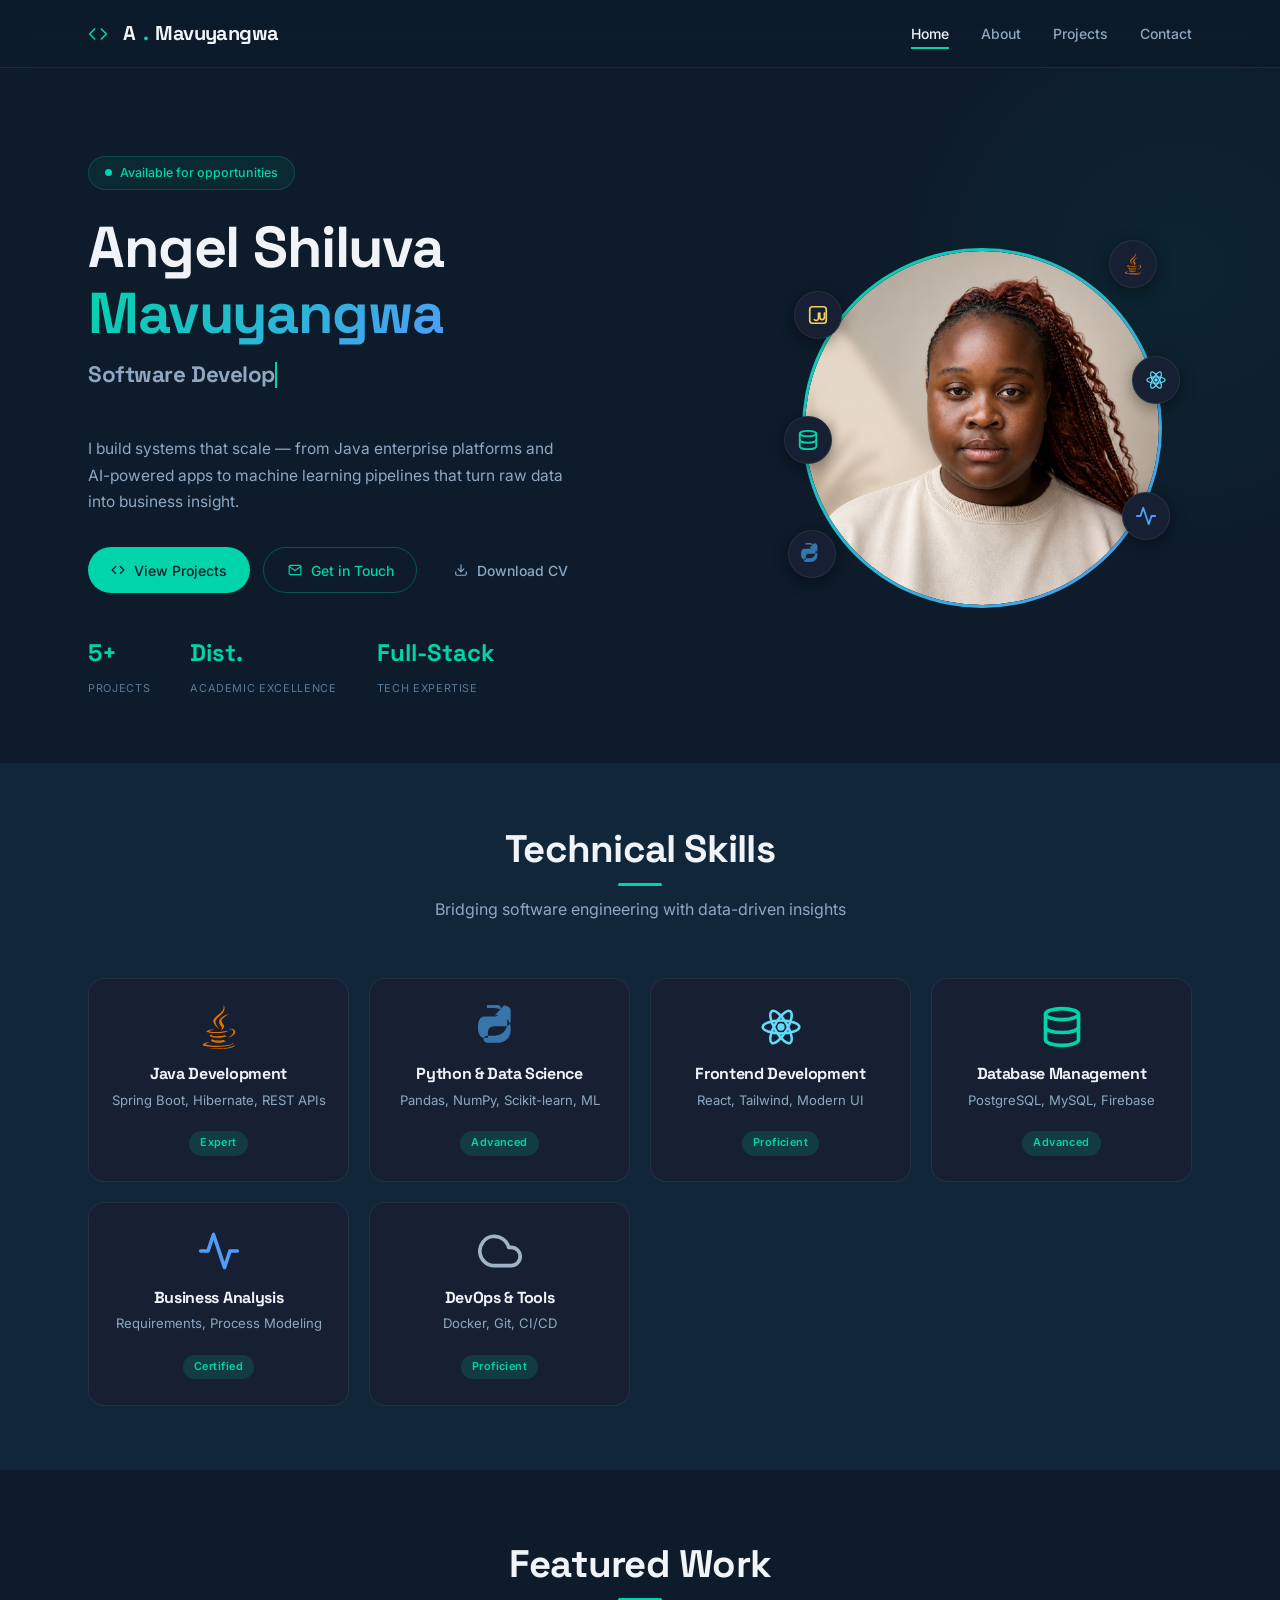
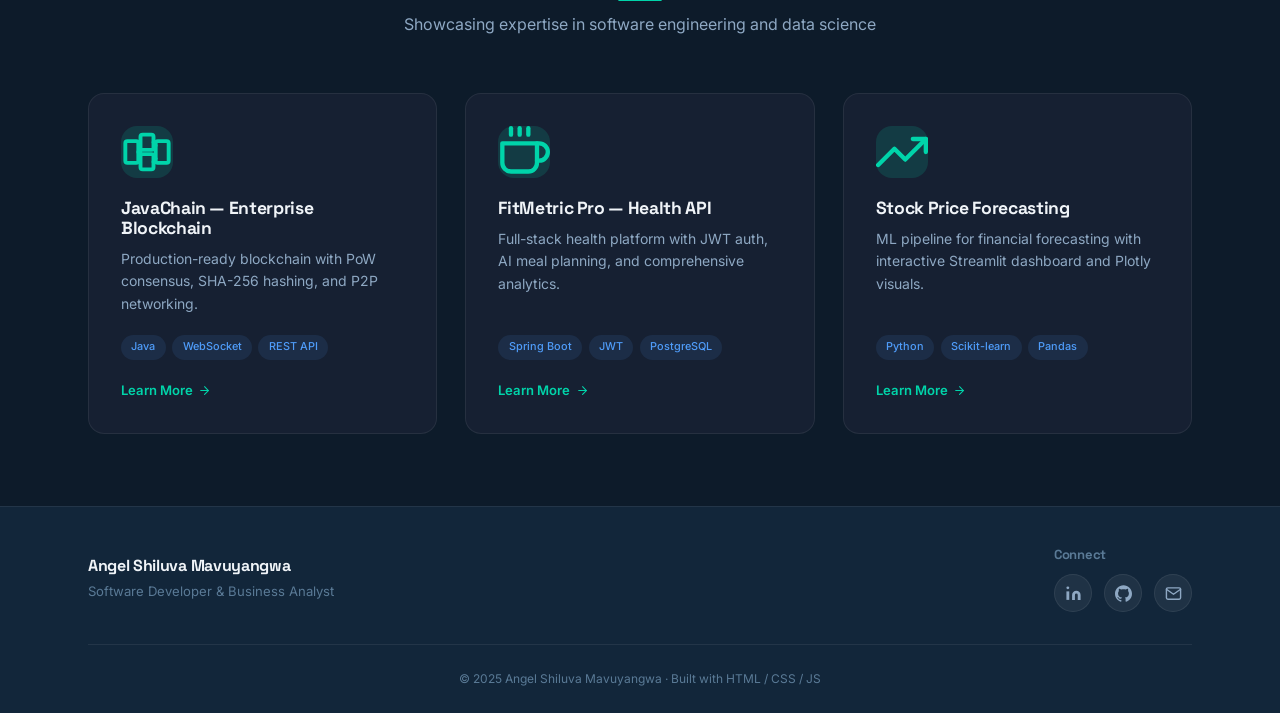
==== commit d6572c51: "portfolio" ====
--- a/index.html
+++ b/index.html
@@ -269,13 +269,13 @@
         <div class="footer-social">
           <h3>Connect</h3>
           <div class="social-icons">
-            <a href="https://www.linkedin.com/in/angel-shiluva-mavuyangwa-6a89b0410?utm_source=share_via&utm_content=profile&utm_medium=member_ios" target="_blank" class="social-icon" aria-label="LinkedIn">
+            <a href="https://linkedin.com/in/angel-mavuyangwa" target="_blank" class="social-icon" aria-label="LinkedIn">
               <span class="icon" data-icon="linkedin"></span>
             </a>
-            <a href="https://github.com/ANGEL-MAVUYANGWA" target="_blank" class="social-icon" aria-label="GitHub">
+            <a href="https://github.com/Mavuyangwa-Angel" target="_blank" class="social-icon" aria-label="GitHub">
               <span class="icon" data-icon="github"></span>
             </a>
-            <a href="mailto:angelshiluva2004@email.com" class="social-icon" aria-label="Email">
+            <a href="mailto:angelshiluva2004@gmail.com" class="social-icon" aria-label="Email">
               <span class="icon" data-icon="mail"></span>
             </a>
           </div>
@@ -290,4 +290,4 @@
   <script src="js/icons.js"></script>
   <script src="js/script.js"></script>
 </body>
-</html>
+</html>
